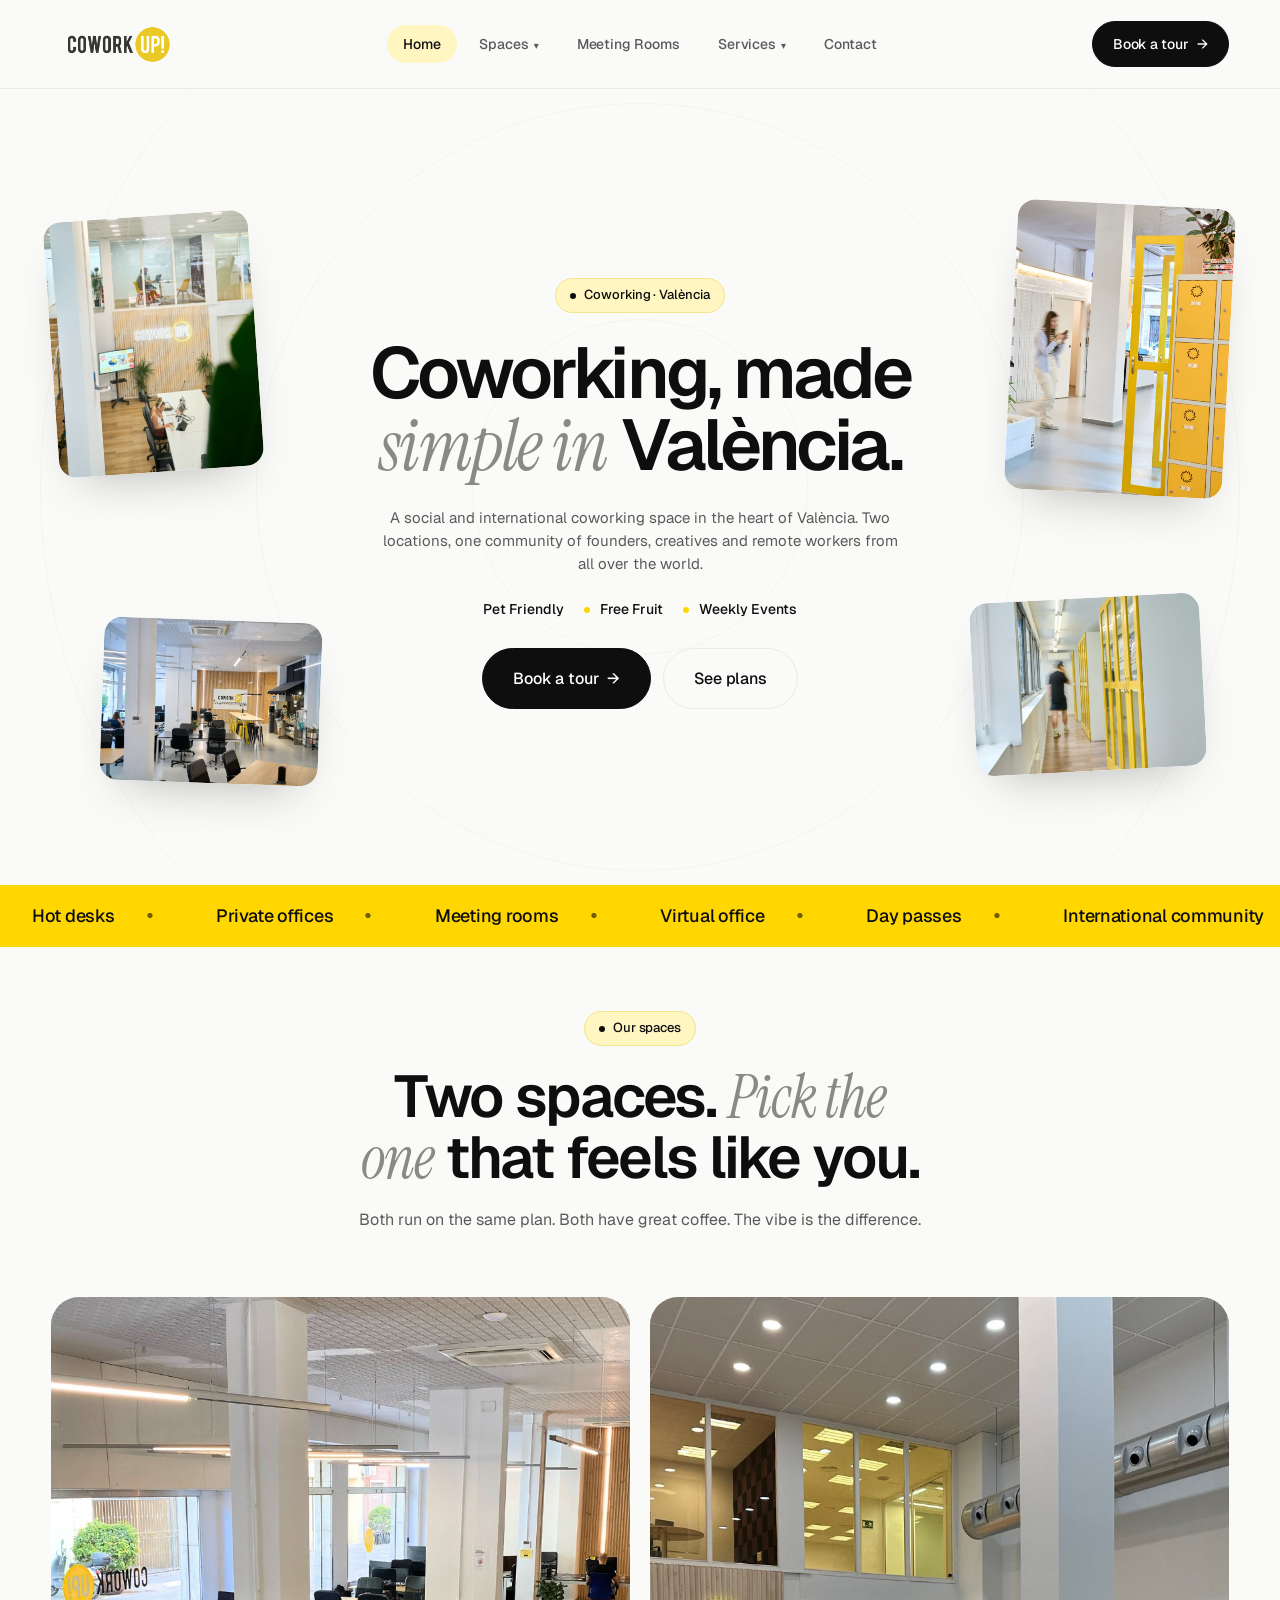
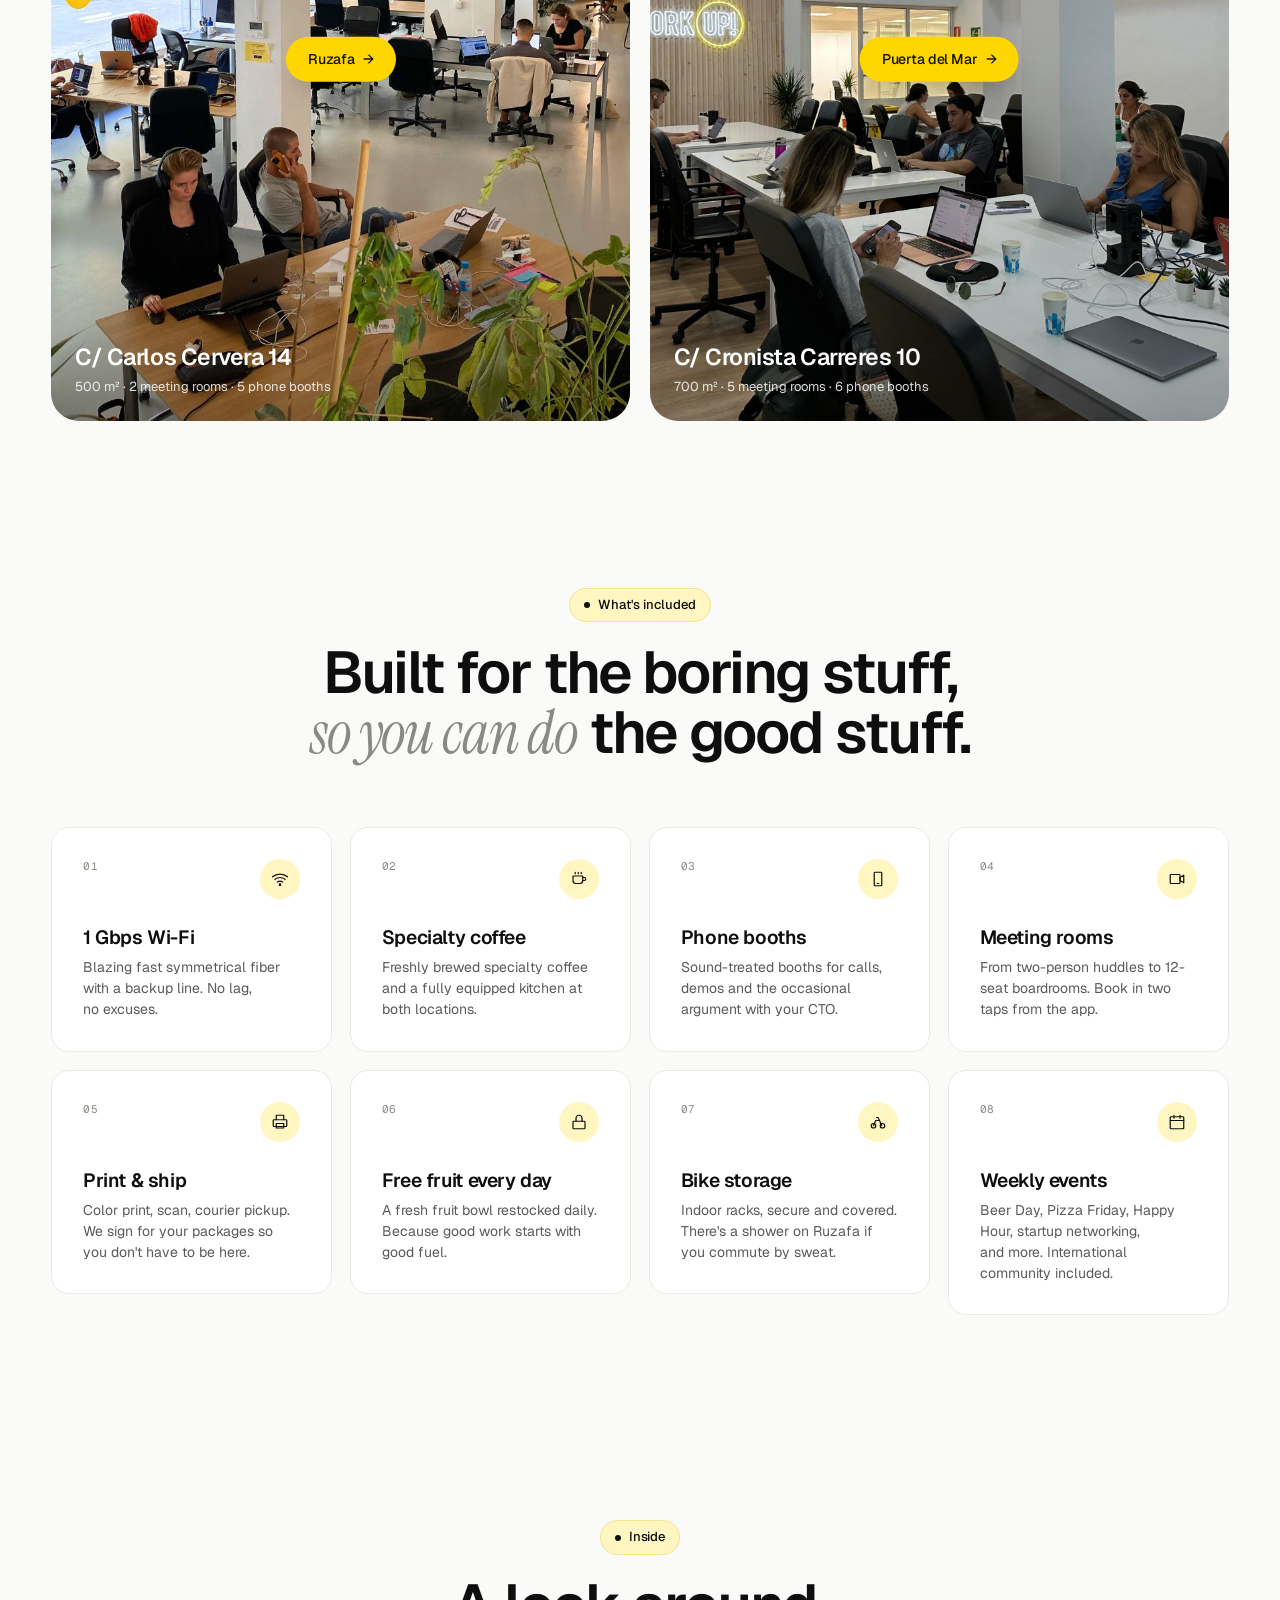
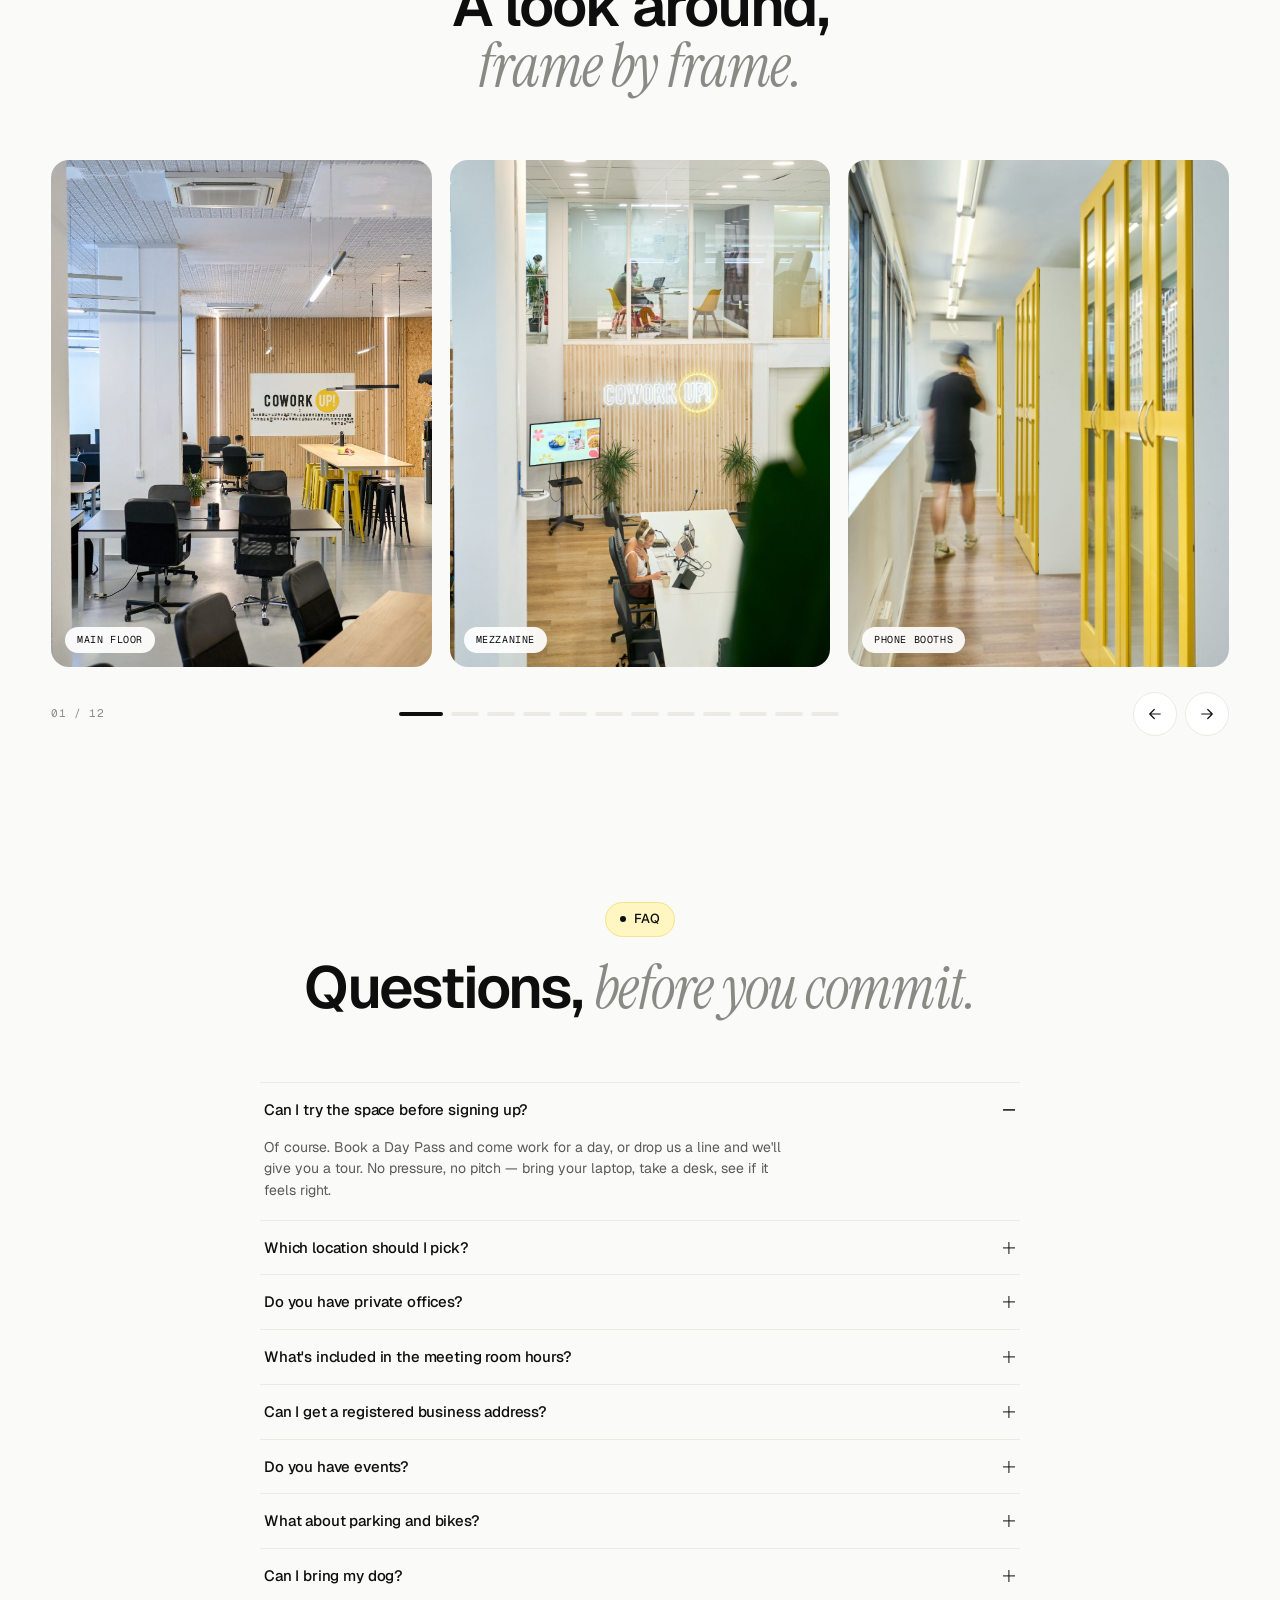
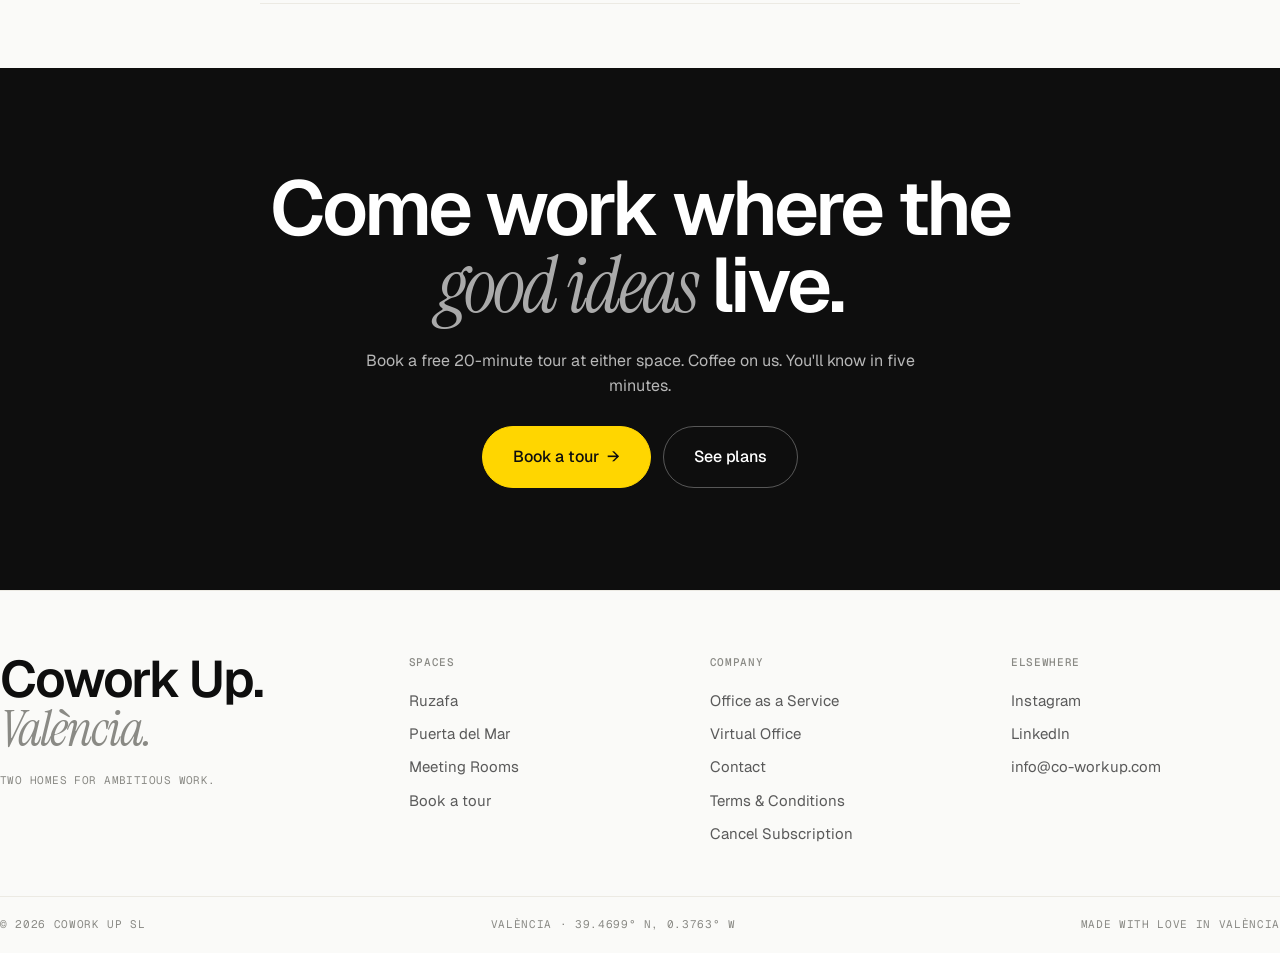
==== index.html @ 9a857094 "Fix Weekly Pass: 5 days of access, not 7 (Mon-Fri) Co-Authored-By: Claude Opus 4.6 <noreply@anthropi" ====
<!doctype html>
<html lang="es">
<head>
  <meta charset="utf-8" />
  <meta name="viewport" content="width=device-width, initial-scale=1" />
  <title>Cowork Up — Coworking in València</title>
  <meta name="description" content="Espacios de coworking en València — Ruzafa y Puerta del Mar. Hot desks, fix desks, salas de reuniones, oficina virtual y Office as a Service. Desde 20 €/día." />
  <link rel="canonical" href="https://co-workup.com/" />

  <!-- Google Analytics (GA4) -->
  <script async src="https://www.googletagmanager.com/gtag/js?id=G-Q9XP0GFRNY"></script>
  <script>
    window.dataLayer = window.dataLayer || [];
    function gtag(){dataLayer.push(arguments);}
    gtag('js', new Date());
    gtag('config', 'G-Q9XP0GFRNY');
  </script>

  <!-- Open Graph -->
  <meta property="og:type" content="website" />
  <meta property="og:site_name" content="Cowork Up" />
  <meta property="og:title" content="Cowork Up — Coworking en València" />
  <meta property="og:description" content="Dos espacios de coworking en el centro de València. Hot desks, fix desks, salas de reuniones, oficina virtual. Desde 20 €/día." />
  <meta property="og:url" content="https://co-workup.com/" />
  <meta property="og:image" content="https://co-workup.com/assets/space-ruzafa-4.jpg" />
  <meta property="og:locale" content="es_ES" />

  <!-- Twitter Card -->
  <meta name="twitter:card" content="summary_large_image" />
  <meta name="twitter:title" content="Cowork Up — Coworking en València" />
  <meta name="twitter:description" content="Dos espacios de coworking en el centro de València. Hot desks, fix desks, salas de reuniones, oficina virtual. Desde 20 €/día." />
  <meta name="twitter:image" content="https://co-workup.com/assets/space-ruzafa-4.jpg" />

  <link rel="preconnect" href="https://fonts.googleapis.com" />
  <link rel="preconnect" href="https://fonts.gstatic.com" crossorigin />
  <link href="https://fonts.googleapis.com/css2?family=Geist:wght@300;400;500;600;700;800&family=Geist+Mono:wght@400;500&family=Instrument+Serif:ital@0;1&display=swap" rel="stylesheet" />

  <link rel="stylesheet" href="/styles.css" />

  <!-- JSON-LD Structured Data -->
  <script type="application/ld+json">
  {
    "@context": "https://schema.org",
    "@type": "Organization",
    "name": "Cowork Up",
    "url": "https://co-workup.com",
    "logo": "https://co-workup.com/assets/logo.png",
    "email": "info@co-workup.com",
    "description": "Espacios de coworking en València con dos ubicaciones: Ruzafa y Puerta del Mar. Hot desks, fix desks, salas de reuniones, oficina virtual y Office as a Service.",
    "foundingDate": "2018",
    "areaServed": {
      "@type": "City",
      "name": "València",
      "sameAs": "https://en.wikipedia.org/wiki/Valencia"
    },
    "sameAs": [
      "https://www.instagram.com/cowork.up/",
      "https://www.linkedin.com/company/co-work-up/"
    ]
  }
  </script>
  <script type="application/ld+json">
  {
    "@context": "https://schema.org",
    "@type": "LocalBusiness",
    "@id": "https://co-workup.com/spaces/ruzafa",
    "name": "Cowork Up Ruzafa",
    "description": "Espacio de coworking en el barrio de Ruzafa, València. 500 m², 2 salas de reuniones, 5 cabinas telefónicas, cocina equipada, café de especialidad.",
    "url": "https://co-workup.com/spaces/ruzafa",
    "telephone": "+34627653141",
    "email": "info@co-workup.com",
    "image": "https://co-workup.com/assets/space-ruzafa.jpg",
    "address": {
      "@type": "PostalAddress",
      "streetAddress": "C/ Carlos Cervera 14",
      "addressLocality": "València",
      "postalCode": "46006",
      "addressCountry": "ES"
    },
    "geo": {
      "@type": "GeoCoordinates",
      "latitude": 39.46,
      "longitude": -0.37
    },
    "openingHoursSpecification": {
      "@type": "OpeningHoursSpecification",
      "dayOfWeek": ["Monday","Tuesday","Wednesday","Thursday","Friday"],
      "opens": "08:00",
      "closes": "20:30"
    },
    "priceRange": "€€",
    "currenciesAccepted": "EUR",
    "paymentAccepted": "Cash, Credit Card",
    "parentOrganization": {
      "@type": "Organization",
      "name": "Cowork Up"
    },
    "amenityFeature": [
      {"@type": "LocationFeatureSpecification", "name": "Wi-Fi", "value": true},
      {"@type": "LocationFeatureSpecification", "name": "Meeting rooms", "value": true},
      {"@type": "LocationFeatureSpecification", "name": "Phone booths", "value": true},
      {"@type": "LocationFeatureSpecification", "name": "Kitchen", "value": true},
      {"@type": "LocationFeatureSpecification", "name": "Pet-friendly", "value": true},
      {"@type": "LocationFeatureSpecification", "name": "Bike storage", "value": true}
    ]
  }
  </script>
  <script type="application/ld+json">
  {
    "@context": "https://schema.org",
    "@type": "LocalBusiness",
    "@id": "https://co-workup.com/spaces/puerta-del-mar",
    "name": "Cowork Up Puerta del Mar",
    "description": "Espacio de coworking en Puerta del Mar, centro histórico de València. 700 m², 5 salas de reuniones, 6 cabinas telefónicas, salón de eventos, cocina equipada.",
    "url": "https://co-workup.com/spaces/puerta-del-mar",
    "telephone": "+34670758698",
    "email": "info@co-workup.com",
    "image": "https://co-workup.com/assets/space-puerta.jpg",
    "address": {
      "@type": "PostalAddress",
      "streetAddress": "C/ Cronista Carreres 10",
      "addressLocality": "València",
      "postalCode": "46003",
      "addressCountry": "ES"
    },
    "geo": {
      "@type": "GeoCoordinates",
      "latitude": 39.47,
      "longitude": -0.37
    },
    "openingHoursSpecification": {
      "@type": "OpeningHoursSpecification",
      "dayOfWeek": ["Monday","Tuesday","Wednesday","Thursday","Friday"],
      "opens": "07:30",
      "closes": "20:00"
    },
    "priceRange": "€€",
    "currenciesAccepted": "EUR",
    "paymentAccepted": "Cash, Credit Card",
    "parentOrganization": {
      "@type": "Organization",
      "name": "Cowork Up"
    },
    "amenityFeature": [
      {"@type": "LocationFeatureSpecification", "name": "Wi-Fi", "value": true},
      {"@type": "LocationFeatureSpecification", "name": "Meeting rooms", "value": true},
      {"@type": "LocationFeatureSpecification", "name": "Phone booths", "value": true},
      {"@type": "LocationFeatureSpecification", "name": "Kitchen", "value": true},
      {"@type": "LocationFeatureSpecification", "name": "Event hall", "value": true},
      {"@type": "LocationFeatureSpecification", "name": "Bike storage", "value": true}
    ]
  }
  </script>
  <script type="application/ld+json">
  {
    "@context": "https://schema.org",
    "@type": "FAQPage",
    "mainEntity": [
      {
        "@type": "Question",
        "name": "Can I try the space before signing up?",
        "acceptedAnswer": {
          "@type": "Answer",
          "text": "Of course. Book a Day Pass and come work for a day, or drop us a line and we'll give you a tour. No pressure, no pitch — bring your laptop, take a desk, see if it feels right."
        }
      },
      {
        "@type": "Question",
        "name": "Which location should I pick?",
        "acceptedAnswer": {
          "@type": "Answer",
          "text": "All Hot Desk, Fix Desk and 10h Flex plans work across both Ruzafa and Puerta del Mar. Most members rotate. Ruzafa skews creative and quieter; Puerta del Mar is bigger, brighter, and busier with meetings."
        }
      },
      {
        "@type": "Question",
        "name": "Do you have private offices?",
        "acceptedAnswer": {
          "@type": "Answer",
          "text": "We do — small private offices for 2–6 people at Puerta del Mar. Drop us an email; we keep a short waitlist and they don't sit on the website."
        }
      },
      {
        "@type": "Question",
        "name": "What's included in the meeting room hours?",
        "acceptedAnswer": {
          "@type": "Answer",
          "text": "Hours are pooled and roll into the next month if unused (up to 1.5× your monthly credit). Booking is in 30-minute blocks. Extras are €8/hour for small rooms, €18/hour for boardrooms."
        }
      },
      {
        "@type": "Question",
        "name": "Can I get a registered business address?",
        "acceptedAnswer": {
          "@type": "Answer",
          "text": "Yes. Our Virtual Office plan gives you a Valencia address, mail forwarding, package handling and four day-passes per year. Companies registered with us can also receive notarial documents at the front desk."
        }
      },
      {
        "@type": "Question",
        "name": "Do you have events?",
        "acceptedAnswer": {
          "@type": "Answer",
          "text": "Every week. Beer Day, Pizza Friday, Happy Hour, startup networking, and more. Our community is international — you'll meet founders, designers and operators from all over. Members get first access; some events are open to the public."
        }
      },
      {
        "@type": "Question",
        "name": "What about parking and bikes?",
        "acceptedAnswer": {
          "@type": "Answer",
          "text": "Both locations have secure indoor bike racks. Parking is street-only — we're in the center of Valencia. Most members get here by bike, scooter, metro or on foot."
        }
      },
      {
        "@type": "Question",
        "name": "Can I bring my dog?",
        "acceptedAnswer": {
          "@type": "Answer",
          "text": "Yes at Ruzafa, no at Puerta del Mar. Both spaces have a no-bark rule on busy days; we'll politely point you to a booth if needed."
        }
      }
    ]
  }
  </script>
  <script type="application/ld+json">
  {
    "@context": "https://schema.org",
    "@type": "Service",
    "name": "Office as a Service",
    "provider": {
      "@type": "Organization",
      "name": "Cowork Up"
    },
    "description": "Servicio integral de oficina llave en mano en València. Buscamos, diseñamos, equipamos y gestionamos tu oficina privada. Sin inversión inicial, sin contrato de alquiler a largo plazo.",
    "areaServed": {
      "@type": "City",
      "name": "València"
    },
    "serviceType": "Office as a Service",
    "offers": {
      "@type": "Offer",
      "description": "Oficina privada completamente equipada y gestionada. Precio personalizado según necesidades.",
      "priceCurrency": "EUR"
    }
  }
  </script>
</head>
<body>
  <div id="root"></div>

  <div id="ruzafa-modal" class="ruzafa-modal" style="display:none">
    <div class="ruzafa-modal-backdrop"></div>
    <div class="ruzafa-modal-content">
      <button class="ruzafa-modal-close" aria-label="Close">&times;</button>
      <span style="font-size:48px;display:block;text-align:center;margin-bottom:16px">🏗️</span>
      <h2 style="text-align:center;margin-bottom:8px">Ruzafa is closed for renovations</h2>
      <p style="text-align:center;color:var(--muted);margin-bottom:24px">Our Ruzafa location is undergoing the final phase of renovations and will reopen on <strong>August 10th</strong>. In the meantime, our <strong>Puerta del Mar</strong> coworking space is fully operational with all the same plans and amenities.</p>
      <div style="display:flex;flex-direction:column;gap:12px;align-items:center">
        <a href="/spaces/puerta-del-mar" class="btn btn--primary btn--lg">See plans at Puerta del Mar <span class="btn-arrow">→</span></a>
        <button class="ruzafa-modal-dismiss" style="background:none;border:none;color:var(--muted);cursor:pointer;font-size:14px;padding:8px">Close</button>
      </div>
    </div>
  </div>

  <script>
  /* ============================================================
     DATA
     ============================================================ */
  const HUBSPOT = {
    portalId: "8650054",
    contactFormId: "e5f32e94-ecc1-471d-a867-6c34612dc4bb",
    officeFormId: "db720c3a-641f-4d61-a384-e42afad4d0b3",
  };

  const IMG = {
    cwk1: "/assets/cwk-1.jpg",
    cwk2: "/assets/cwk-2.jpg",
    cwk3: "/assets/cwk-3.jpg",
    cwk4: "/assets/cwk-4.jpg",
    heroA: "/assets/space-ruzafa-4.jpg",
    ruzafa1: "/assets/space-ruzafa-chillout.jpg",
    ruzafa2: "/assets/space-ruzafa-2.jpg",
    ruzafa3: "/assets/space-ruzafa-3.jpg",
    ruzafa4: "/assets/space-ruzafa-5.jpg",
    ruzafa5: "/assets/space-ruzafa-6.jpg",
    puerta1: "/assets/space-puerta-2.jpg",
    puerta2: "/assets/space-puerta-3.jpg",
    puerta3: "/assets/space-puerta-4.jpg",
    puerta4: "/assets/space-puerta-5.jpg",
    puerta5: "/assets/kitchen-puerta.jpg",
    gal1: "/assets/kitchen_puerta_2.jpg",
    gal2: "/assets/meeting_room_ruzafa.jpg",
    gal3: "/assets/space-ruzafa-4.jpg",
    gal4: "/assets/space-puerta-3.jpg",
    salaDiscovery: "/assets/sala_discovery_ruzafa.jpg",
    salaThinking: "/assets/sala_thinking_ruzafa.jpg",
    salaAltea: "/assets/sala_altea_puerta.jpg",
    salaDenia: "/assets/sala_denia_puerta.jpg",
    salaCalpe: "/assets/sala_calpe_puerta.jpg",
  };

  const SPACES = {
    ruzafa: {
      slug: "ruzafa",
      name: "Cowork Up Ruzafa",
      short: "Ruzafa",
      tagline: "C/ Carlos Cervera 14",
      address: "C/ Carlos Cervera 14, 46006 València",
      neighborhood: "Ruzafa — the design district",
      sqm: "500 m²", meetings: "2", booths: "5",
      hours: "Mon–Fri · 08:00–20:30",
      hero: "/assets/space-ruzafa.jpg",
      blurb: "Tucked between cafés, indie galleries and vinyl shops, our Ruzafa house is a plant-heavy second home for designers, founders and makers building something out loud.",
      perks: ["Meeting rooms & phone booths", "Fully equipped kitchen", "Rest areas", "Free fruit", "Specialty coffee", "Pet-friendly"],
      gallery: [IMG.ruzafa2, IMG.ruzafa3, IMG.ruzafa4, IMG.ruzafa5, IMG.gal3, IMG.ruzafa1, IMG.gal2, IMG.cwk1, IMG.cwk3],
      galleryCaptions: ["Workspace", "Through the plants", "Desks", "Panoramic", "Open space", "Chill-out", "Meeting room", "Mezzanine", "Main floor"],
      storyTitle: 'The creative house, <em>on a quiet street in Ruzafa.</em>',
      storyP1: "Ruzafa is the design district. Galleries, vinyl shops, vermouth bars, ceramicists. We share a block with our favorite bakery. Members tend to be designers, indie devs, small studios, and freelancers who don't want to work from a kitchen table anymore.",
      storyP2: "500 m² with five phone booths, two meeting rooms, a fully equipped kitchen, rest areas, and specialty coffee. Plus free fruit every day — because we believe good work starts with good fuel.",
      directions: "Two minutes from the Russafa metro (line 1). Quiet residential street — look for the yellow door with the small brass plate.",
      coords: "39.46° N · 0.37° W",
      maps: "https://www.google.com/maps/place/%E2%80%8D+Cowork+Up+Ruzafa/@39.452672,-0.3670016,14z/data=!4m6!3m5!1s0xd604945c3c9bcdf:0x6b091e755b7ee233!8m2!3d39.4628028!4d-0.3727808!16s%2Fg%2F11qnd3_jc_",
      mapEmbed: "https://www.google.com/maps/embed?pb=!1m18!1m12!1m3!1d3081.5!2d-0.3749!3d39.4628!2m3!1f0!2f0!3f0!3m2!1i1024!2i768!4f13.1!3m3!1m2!1s0xd604945c3c9bcdf%3A0x6b091e755b7ee233!2sCowork%20Up%20Ruzafa!5e0!3m2!1ses!2ses!4v1",
    },
    "puerta-del-mar": {
      slug: "puerta-del-mar",
      name: "Cowork Up Puerta del Mar",
      short: "Puerta del Mar",
      tagline: "C/ Cronista Carreres 10",
      address: "C/ Cronista Carreres 10, 46003 València",
      neighborhood: "Puerta del Mar — the historic core",
      sqm: "700 m²", meetings: "5", booths: "6",
      hours: "Mon–Fri · 07:30–20:00",
      hero: "/assets/space-puerta.jpg",
      blurb: "A 19th-century building with five-meter ceilings, marble floors and floor-to-ceiling balconies. Light pours in all day. The kind of place you bring a client when you want them to say yes.",
      perks: ["Meeting rooms & phone booths", "Fully equipped kitchen", "Rest areas", "Event hall", "Private call booths", "Members lounge"],
      gallery: [IMG.puerta2, IMG.puerta3, IMG.puerta4, IMG.puerta5, IMG.gal1, IMG.puerta1, IMG.cwk2, IMG.cwk4, IMG.salaAltea],
      galleryCaptions: ["Open space", "Mural office", "Staircase", "Kitchen", "Kitchen lounge", "Workspace", "Phone booths", "Entrance", "Meeting room"],
      storyTitle: 'A bright, classical floor, <em>two blocks from the old port.</em>',
      storyP1: "Puerta del Mar is València's classical core — wide avenues, plane trees, the old port a five-minute walk away. The building is from 1898 and has been gently restored: original tile floors, period balcony doors, fast fiber hidden behind plaster moldings.",
      storyP2: "It's our larger location at 700 m², with five meeting rooms, six phone booths, a fully equipped kitchen, rest areas, and an event hall.",
      directions: "Three minutes from Colón metro (lines 3, 5, 7, 9). Right on the Carrer de la Pau axis. Look for the carved stone façade and the porter's lodge.",
      coords: "39.47° N · 0.37° W",
      maps: "https://www.google.com/maps/place/%E2%80%8D+Cowork+Up+Puerta+del+Mar/@39.4628028,-0.3753557,17z/data=!3m1!5s0xd604f4a58bd201f:0x333f82a0af1eb095!4m6!3m5!1s0xd6049ef1a6d87d9:0x83154ea36f300dfa!8m2!3d39.4726565!4d-0.3676707!16s%2Fg%2F11kqryfhd8",
      mapEmbed: "https://www.google.com/maps/embed?pb=!1m18!1m12!1m3!1d3081.5!2d-0.3698!3d39.4727!2m3!1f0!2f0!3f0!3m2!1i1024!2i768!4f13.1!3m3!1m2!1s0xd6049ef1a6d87d9%3A0x83154ea36f300dfa!2sCowork%20Up%20Puerta%20del%20Mar!5e0!3m2!1ses!2ses!4v1",
    },
  };

  const PLANS = [
    { name: "Day Pass", tag: "Drop in", price: "20", per: "/ day", features: ["Open desk in the lounge", "Fast Wi-Fi + power", "Free coffee & tea"], cta: "Pay Now" },
    { name: "Weekly Pass", tag: "Try a week", price: "80", per: "/ week", features: ["Open desk, 5 days in a row", "1h meeting room credit", "Phone booths included"], cta: "Pay Now" },
    { name: "10h Flex", tag: "Part-time", price: "59", per: "/ mo", features: ["10 hours / week, any time", "Hot desk in the lounge", "1h meeting room / month"], cta: "Pay Now" },
    { name: "20h Flex", tag: "Part-time", price: "99", per: "/ mo", features: ["20 hours / week, any time", "Hot desk in the lounge", "2h meeting room / month"], cta: "Pay Now" },
    { name: "Hot Desk", tag: "Full-time", price: "169", per: "/ mo", badge: "Popular", featured: true, features: ["Unlimited 24/7 access", "Any open desk, any day", "3h meeting room / month"], cta: "Pay Now" },
    { name: "Fix Desk", tag: "Your own", price: "239", per: "/ mo", features: ["Dedicated desk, with your name", "Personal storage cabinet", "5h meeting room / month"], cta: "Pay Now" },
    { name: "Meeting Room", tag: "By the hour", price: "8", per: "/ hour", features: ["From 2 to 10 people", "Whiteboard + screen", "Coffee + water included"], cta: "Pay Now" },
    { name: "Virtual Office", tag: "Address only", price: "39", per: "/ mo", features: ["Business address in València", "Mail forwarding", "Package handling"], cta: "Pay Now" },
  ];

  const SPACE_PLANS = [
    { name: "Half-Day Pass", tag: "Drop in", price: "15", per: "/ day", vat: true, features: ["Half-day access", "08:30–14:00 or 15:00–20:30"], cta: "Book Now",
      urls: { ruzafa: "https://buy.stripe.com/bJe14mcBe5WU0E43qGgIo1o", "puerta-del-mar": "https://buy.stripe.com/8x2cN63k6f1jaTV1cL2Ry1m" } },
    { name: "Day Pass", tag: "Drop in", price: "22", per: "/ day", vat: true, features: ["Full-day unlimited access", "Any open desk"], cta: "Book Now",
      urls: { ruzafa: "https://buy.stripe.com/bJe4gy7gUfxu1I8aT8gIo1n", "puerta-del-mar": "https://buy.stripe.com/6oU14o8Eq3iBe677B92Ry1n" } },
    { name: "Weekly Pass", tag: "Try a week", price: "85", per: "/ week", vat: true, features: ["5 days of unlimited access", "Any open desk"], cta: "Book Now",
      prices: { "puerta-del-mar": "80" },
      urls: { ruzafa: "https://buy.stripe.com/4gM28q7gUbhe86w8L0gIo1m", "puerta-del-mar": "https://buy.stripe.com/bIYaIo9hn6nGg6ceVn" } },
    { name: "10h Flex", tag: "Afternoons", price: "75", per: "/ mo", vat: true, features: ["10 h/week", "Afternoons only · 15:00–20:30", "Meeting room discount"], cta: "Book Now",
      urls: { ruzafa: "https://buy.stripe.com/bIY17x7bO7FabT2cNS", "puerta-del-mar": "https://buy.stripe.com/bIY6s88dj6nGaLS9Bi" } },
    { name: "Unlimited Afternoons", tag: "Afternoons", price: "100", per: "/ mo", vat: true, features: ["Unlimited access from 14:00", "Hot desk", "1 h/week meeting room included", "Meeting room discount"], cta: "Book Now",
      urls: { ruzafa: "https://buy.stripe.com/aEU9E37bO5x2aOYaFL", "puerta-del-mar": "https://buy.stripe.com/4gw03K2SZ5jC7zG9Bh" } },
    { name: "20h Flex", tag: "Part-time", price: "130", per: "/ mo", vat: true, features: ["20 h/week", "Hot desk", "1 h/week meeting room included", "Meeting room discount"], cta: "Book Now",
      urls: { ruzafa: "https://buy.stripe.com/28ocQf1Ru9Ni7CM8xA", "puerta-del-mar": "https://buy.stripe.com/6oEeYEbpvbI04nu00J" } },
    { name: "Hot Desk", tag: "Full-time", price: "175", per: "/ mo", vat: true, badge: "Popular", featured: true, features: ["Unlimited access", "Hot desk", "2 h/week meeting room included", "Meeting room discount"], cta: "Book Now",
      urls: { ruzafa: "https://buy.stripe.com/8x2aEW6cQ8529aA1iygIo1c", "puerta-del-mar": "https://buy.stripe.com/dR67wcctz7rK4nu9Bk" } },
    { name: "Fix Desk", tag: "Your own", price: "205", per: "/ mo", vat: true, features: ["Unlimited access", "Dedicated desk", "3 h/week meeting room included", "Meeting room discount"],
      urls: { ruzafa: "https://buy.stripe.com/cNi7sK1WA0CA0E4bXcgIo1r", "puerta-del-mar": "https://buy.stripe.com/28o8Ag65b8vO6vC7td" } },
  ];

  const MEETING_ROOMS = [
    {
      name: "Sala Discovery",
      location: "Ruzafa",
      capacity: "4",
      price: "20",
      img: IMG.salaDiscovery,
      whatsapp: "34627653141",
      desc: "Intimate room for focused work sessions, client calls, and small team huddles. Whiteboard, screen, and natural light.",
    },
    {
      name: "Sala Thinking",
      location: "Ruzafa",
      capacity: "6",
      price: "25",
      img: IMG.salaThinking,
      whatsapp: "34627653141",
      desc: "Our larger Ruzafa room — ideal for workshops, brainstorming sessions, and team meetings. Whiteboard, screen, and coffee included.",
    },
    {
      name: "Sala Altea",
      location: "Puerta del Mar",
      capacity: "4–6",
      price: "20",
      img: IMG.salaAltea,
      whatsapp: "34670758698",
      desc: "Bright, classical room with period balcony doors. Perfect for pitches, interviews, and focused group work.",
    },
    {
      name: "Sala Denia",
      location: "Puerta del Mar",
      capacity: "6–8",
      price: "25",
      img: IMG.salaDenia,
      whatsapp: "34670758698",
      desc: "The largest meeting room — five-meter ceilings, marble floor, and a long boardroom table. Ideal for board meetings and workshops.",
    },
    {
      name: "Sala Calpe",
      location: "Puerta del Mar",
      capacity: "4",
      price: "20",
      img: IMG.salaCalpe,
      whatsapp: "34670758698",
      desc: "Compact and quiet. Great for one-on-ones, interviews, and quick video calls when you need a door that closes.",
    },
  ];

  const AMENITIES = [
    { icon: "wifi", title: "1 Gbps Wi-Fi", desc: "Blazing fast symmetrical fiber with a backup line. No lag, no excuses." },
    { icon: "coffee", title: "Specialty coffee", desc: "Freshly brewed specialty coffee and a fully equipped kitchen at both locations." },
    { icon: "phone", title: "Phone booths", desc: "Sound-treated booths for calls, demos and the occasional argument with your CTO." },
    { icon: "meet", title: "Meeting rooms", desc: "From two-person huddles to 12-seat boardrooms. Book in two taps from the app." },
    { icon: "print", title: "Print & ship", desc: "Color print, scan, courier pickup. We sign for your packages so you don't have to be here." },
    { icon: "lock", title: "Free fruit every day", desc: "A fresh fruit bowl restocked daily. Because good work starts with good fuel." },
    { icon: "bike", title: "Bike storage", desc: "Indoor racks, secure and covered. There's a shower on Ruzafa if you commute by sweat." },
    { icon: "events", title: "Weekly events", desc: "Beer Day, Pizza Friday, Happy Hour, startup networking, and more. International community included." },
  ];

  const FAQS = [
    { q: "Can I try the space before signing up?", a: "Of course. Book a Day Pass and come work for a day, or drop us a line and we'll give you a tour. No pressure, no pitch — bring your laptop, take a desk, see if it feels right." },
    { q: "Which location should I pick?", a: "All Hot Desk, Fix Desk and 10h Flex plans work across both Ruzafa and Puerta del Mar. Most members rotate. Ruzafa skews creative and quieter; Puerta del Mar is bigger, brighter, and busier with meetings." },
    { q: "Do you have private offices?", a: "We do — small private offices for 2–6 people at Puerta del Mar. Drop us an email; we keep a short waitlist and they don't sit on the website." },
    { q: "What's included in the meeting room hours?", a: "Hours are pooled and roll into the next month if unused (up to 1.5× your monthly credit). Booking is in 30-minute blocks. Extras are €8 / hour for small rooms, €18 / hour for boardrooms." },
    { q: "Can I get a registered business address?", a: "Yes. Our Virtual Office plan gives you a Valencia address, mail forwarding, package handling and four day-passes per year. Companies registered with us can also receive notarial documents at the front desk." },
    { q: "Do you have events?", a: "Every week. Beer Day, Pizza Friday, Happy Hour, startup networking, and more. Our community is international — you'll meet founders, designers and operators from all over. Members get first access; some events are open to the public." },
    { q: "What about parking and bikes?", a: "Both locations have secure indoor bike racks. Parking is street-only — we're in the center of Valencia. Most members get here by bike, scooter, metro or on foot." },
    { q: "Can I bring my dog?", a: "Yes at Ruzafa, no at Puerta del Mar. Both spaces have a no-bark rule on busy days; we'll politely point you to a booth if needed." },
  ];

  const TEAM = [
    { name: "Lucía Navarro", role: "Founder", img: IMG.team1 },
    { name: "Marc Esteller", role: "Co-founder · Operations", img: IMG.team2 },
    { name: "Paula Ruiz", role: "Community lead", img: IMG.team3 },
  ];

  const EXTRAS = [
    ["Monitor rental · 1 day", "External screen for your desk", "€5 / day"],
    ["Monitor rental · 1 week", "External screen for your desk", "€15 / week"],
    ["Monitor rental · 1 month", "External screen for your desk", "€35 / mo"],
    ["Locker rental", "Personal storage locker", "€10 / mo"],
  ];

  /* ============================================================
     ICONS (SVG strings)
     ============================================================ */
  function icon(name, size) {
    const s = size || 22;
    const o = `width="${s}" height="${s}" viewBox="0 0 24 24" fill="none" stroke="currentColor" stroke-width="1.6" stroke-linecap="round" stroke-linejoin="round"`;
    const icons = {
      wifi: `<svg ${o}><path d="M2 9a16 16 0 0 1 20 0"/><path d="M5 12.5a11 11 0 0 1 14 0"/><path d="M8.5 16a6 6 0 0 1 7 0"/><circle cx="12" cy="19.5" r="1" fill="currentColor"/></svg>`,
      coffee: `<svg ${o}><path d="M4 8h13v6a4 4 0 0 1-4 4H8a4 4 0 0 1-4-4V8z"/><path d="M17 10h2a2 2 0 0 1 2 2v0a2 2 0 0 1-2 2h-2"/><path d="M7 3v2M11 3v2M15 3v2"/></svg>`,
      phone: `<svg ${o}><rect x="7" y="3" width="10" height="18" rx="1"/><line x1="11" y1="18" x2="13" y2="18"/></svg>`,
      meet: `<svg ${o}><rect x="3" y="6" width="13" height="12" rx="1"/><path d="M16 10l5-3v10l-5-3z"/></svg>`,
      print: `<svg ${o}><path d="M7 9V3h10v6"/><rect x="3" y="9" width="18" height="9" rx="1"/><rect x="7" y="14" width="10" height="6"/></svg>`,
      lock: `<svg ${o}><rect x="4" y="11" width="16" height="10" rx="1"/><path d="M8 11V7a4 4 0 0 1 8 0v4"/></svg>`,
      bike: `<svg ${o}><circle cx="6" cy="17" r="3"/><circle cx="18" cy="17" r="3"/><path d="M6 17l3-7h5l3 7M14 10l-2-4h-2"/></svg>`,
      events: `<svg ${o}><rect x="3" y="5" width="18" height="16" rx="1"/><path d="M3 10h18"/><path d="M8 3v4M16 3v4"/></svg>`,
      arrow: `<svg ${o}><path d="M5 12h14M13 6l6 6-6 6"/></svg>`,
      pin: `<svg ${o}><path d="M12 21s-7-7-7-12a7 7 0 0 1 14 0c0 5-7 12-7 12z"/><circle cx="12" cy="9" r="2.5"/></svg>`,
    };
    return icons[name] || "";
  }

  /* ============================================================
     HELPERS
     ============================================================ */
  function h(tag, attrs, ...children) {
    let html = `<${tag}`;
    if (attrs) {
      for (const [k, v] of Object.entries(attrs)) {
        if (v === false || v == null) continue;
        html += ` ${k}="${String(v).replace(/"/g, '&quot;')}"`;
      }
    }
    html += ">";
    const voidTags = new Set(["img", "input", "br", "hr", "meta", "link"]);
    if (!voidTags.has(tag)) {
      for (const c of children) {
        if (c == null || c === false) continue;
        if (Array.isArray(c)) html += c.join("");
        else html += c;
      }
      html += `</${tag}>`;
    }
    return html;
  }

  function eyebrow(text) {
    return `<span class="eyebrow"><span class="dot"></span>${text}</span>`;
  }

  function planCard(p) {
    const href = p.url || "/contact";
    const isExternal = p.url && !p.url.startsWith("#");
    const target = isExternal ? ' target="_blank" rel="noopener"' : '';
    const cta = p.cta || "Book Now";
    return `<div class="plan${p.featured ? ' plan--featured' : ''}">
      <div class="plan-tag"><span>${p.tag}</span>${p.badge ? `<span class="badge">${p.badge}</span>` : ''}</div>
      <h3 class="plan-name">${p.name}</h3>
      <div class="plan-price"><span class="amt">€${p.price}</span><span class="per">${p.per}</span>${p.vat ? '<span class="per"> + IVA</span>' : ''}</div>
      <ul class="plan-features">${p.features.map(f => `<li>${f}</li>`).join('')}</ul>
      <a href="${href}"${target} class="btn ${p.featured ? 'btn--accent' : 'btn--primary'}">${cta}<span class="btn-arrow">→</span></a>
    </div>`;
  }

  function faqItem(f, i) {
    return `<div class="faq-item${i === 0 ? ' open' : ''}">
      <button class="faq-q" aria-expanded="${i === 0}">
        <span>${f.q}</span>
        <span class="plus" aria-hidden="true"></span>
      </button>
      <div class="faq-a"><div><div class="faq-a-inner"><p>${f.a}</p></div></div></div>
    </div>`;
  }

  function statCard(num, label) {
    return `<div class="stat-card"><p class="stat-num">${num}</p><p class="stat-label">${label}</p></div>`;
  }

  function carouselHTML(slides, id) {
    return `<div class="carousel" data-carousel="${id}">
      <div class="carousel-viewport">
        <div class="carousel-track">
          ${slides.map((s, i) => `<figure class="carousel-slide">
            <img src="${s.src}" alt="${s.caption || ''}" loading="${i < 3 ? 'eager' : 'lazy'}" />
            ${s.caption ? `<figcaption>${s.caption}</figcaption>` : ''}
          </figure>`).join('')}
        </div>
      </div>
      <div class="carousel-controls">
        <div class="carousel-counter"></div>
        <div class="carousel-dots"></div>
        <div class="carousel-nav">
          <button class="carousel-btn" data-dir="prev" aria-label="Previous" style="transform:rotate(180deg)">${icon("arrow", 18)}</button>
          <button class="carousel-btn" data-dir="next" aria-label="Next">${icon("arrow", 18)}</button>
        </div>
      </div>
    </div>`;
  }

  /* ============================================================
     NAV
     ============================================================ */
  function renderNav(current) {
    const spacesActive = current === "ruzafa" || current === "puerta";
    const servicesActive = current === "office" || current === "virtual";
    const ruzafaClosed = new Date() < new Date("2026-08-07");
    return `${ruzafaClosed ? `<div class="ruzafa-banner">
      <div class="container">
        <span>🚧</span> <strong>Ruzafa is closed for renovations until August 10th.</strong> Our Puerta del Mar location remains fully open. <a href="/spaces/puerta-del-mar">See Puerta del Mar →</a>
      </div>
    </div>` : ''}
    <header class="nav">
      <div class="container nav-row">
        <a href="/" class="brand" aria-label="Cowork Up — Home">
          <img src="/assets/logo.png" alt="Cowork Up" class="brand-logo" style="height:54px" />
        </a>
        <nav class="nav-links">
          <a href="/" class="${current === 'home' ? 'active' : ''}">Home</a>
          <div class="nav-dropdown">
            <button class="nav-dropdown-trigger ${spacesActive ? 'active' : ''}">Spaces <span class="nav-chevron">▾</span></button>
            <div class="nav-dropdown-menu">
              <a href="/spaces/ruzafa" class="${current === 'ruzafa' ? 'active' : ''}">Ruzafa</a>
              <a href="/spaces/puerta-del-mar" class="${current === 'puerta' ? 'active' : ''}">Puerta del Mar</a>
            </div>
          </div>
          <a href="/meeting-rooms" class="${current === 'rooms' ? 'active' : ''}">Meeting Rooms</a>
          <div class="nav-dropdown">
            <button class="nav-dropdown-trigger ${servicesActive ? 'active' : ''}">Services <span class="nav-chevron">▾</span></button>
            <div class="nav-dropdown-menu">
              <a href="/office" class="${current === 'office' ? 'active' : ''}">Office as a Service</a>
              <a href="/virtual-office" class="${current === 'virtual' ? 'active' : ''}">Virtual Office</a>
            </div>
          </div>
          <a href="/contact" class="${current === 'contact' ? 'active' : ''}">Contact</a>
        </nav>
        <div class="nav-cta">
          <a href="/contact" class="btn btn--primary">Book a tour<span class="btn-arrow">→</span></a>
          <button class="btn menu-toggle" aria-label="Menu">☰</button>
        </div>
      </div>
    </header>
    <div class="mobile-menu">
      <span class="mobile-menu-label">Spaces</span>
      <a href="/spaces/ruzafa">Ruzafa</a>
      <a href="/spaces/puerta-del-mar">Puerta del Mar</a>
      <a href="/meeting-rooms">Meeting Rooms</a>
      <span class="mobile-menu-label">Services</span>
      <a href="/office">Office as a Service</a>
      <a href="/virtual-office">Virtual Office</a>
      <a href="/contact">Contact</a>
    </div>`;
  }

  /* ============================================================
     FOOTER
     ============================================================ */
  function renderFooter() {
    const year = new Date().getFullYear();
    return `<footer class="footer">
      <div class="container footer-top">
        <div>
          <div class="footer-brand">Cowork Up.<br/><em>València.</em></div>
          <p class="nav-mono" style="margin-top:20px">Two homes for ambitious work.</p>
        </div>
        <div class="footer-col">
          <h4>Spaces</h4>
          <ul>
            <li><a href="/spaces/ruzafa">Ruzafa</a></li>
            <li><a href="/spaces/puerta-del-mar">Puerta del Mar</a></li>
            <li><a href="/meeting-rooms">Meeting Rooms</a></li>
            <li><a href="/contact">Book a tour</a></li>
          </ul>
        </div>
        <div class="footer-col">
          <h4>Company</h4>
          <ul>
            <li><a href="/office">Office as a Service</a></li>
            <li><a href="/virtual-office">Virtual Office</a></li>
            <li><a href="/contact">Contact</a></li>
            <li><a href="/terms">Terms & Conditions</a></li>
            <li><a href="/cancel">Cancel Subscription</a></li>
          </ul>
        </div>
        <div class="footer-col">
          <h4>Elsewhere</h4>
          <ul>
            <li><a href="https://www.instagram.com/cowork.up/" target="_blank" rel="noopener">Instagram</a></li>
            <li><a href="https://www.linkedin.com/company/co-work-up/" target="_blank" rel="noopener">LinkedIn</a></li>
            <li><a href="mailto:info@co-workup.com">info@co-workup.com</a></li>
          </ul>
        </div>
      </div>
      <div class="container footer-bottom">
        <span>© ${year} Cowork Up SL</span>
        <span>València · 39.4699° N, 0.3763° W</span>
        <span>Made with love in València</span>
      </div>
    </footer>`;
  }

  /* ============================================================
     MARQUEE
     ============================================================ */
  function renderMarquee(items) {
    const block = items.map(it => `<span class="marquee-item">${it}</span>`).join('');
    return `<div class="marquee" aria-hidden="true"><div class="marquee-track">${block}${block}${block}${block}</div></div>`;
  }

  /* ============================================================
     PAGES
     ============================================================ */

  // HOME
  function renderHome() {
    return `<main>
      <!-- Hero -->
      <section class="hero">
        <div class="hero-rings" aria-hidden="true"><span></span></div>
        <div class="container hero-stage">
          <div class="deco-card deco-card--tl" aria-hidden="true"><img src="${IMG.cwk1}" alt="" loading="eager" /></div>
          <div class="deco-card deco-card--tr" aria-hidden="true"><img src="${IMG.cwk4}" alt="" loading="eager" /></div>
          <div class="deco-card deco-card--bl" aria-hidden="true"><img src="${IMG.cwk3}" alt="" loading="eager" /></div>
          <div class="deco-card deco-card--br" aria-hidden="true"><img src="${IMG.cwk2}" alt="" loading="eager" /></div>
          <div class="hero-center">
            ${eyebrow("Coworking · València")}
            <h1 class="hero-title">Coworking, made<br/><em>simple in</em> València.</h1>
            <p class="hero-sub">A social and international coworking space in the heart of València. Two locations, one community of founders, creatives and remote workers from all over the world.</p>
            <div class="hero-feats">
              <span><span class="dot"></span>Pet Friendly</span>
              <span><span class="dot"></span>Free Fruit</span>
              <span><span class="dot"></span>Weekly Events</span>
            </div>
            <div class="hero-ctas">
              <a href="/contact" class="btn btn--primary btn--xl">Book a tour <span class="btn-arrow">→</span></a>
              <a href="/spaces/ruzafa" class="btn btn--ghost btn--xl">See plans</a>
            </div>
          </div>
        </div>
      </section>

      ${renderMarquee(["Hot desks", "Private offices", "Meeting rooms", "Virtual office", "Day passes", "International community", "Weekly events", "Free fruit every day", "València · ES", "Since 2020"])}

      <!-- Spaces -->
      <section class="section section--tight">
        <div class="container">
          <div class="section-head">
            ${eyebrow("Our spaces")}
            <h2 class="section-title">Two spaces. <em>Pick the<br/>one</em> that feels like you.</h2>
            <p class="lede">Both run on the same plan. Both have great coffee. The vibe is the difference.</p>
          </div>
          <div class="spaces-split">
            ${[SPACES.ruzafa, SPACES["puerta-del-mar"]].map(s => `
              <a href="/spaces/${s.slug}" class="space-card">
                <img src="${s.hero}" alt="${s.name}" loading="lazy" />
                <span class="space-cta">${s.short} <span aria-hidden="true">→</span></span>
                <div class="space-meta-row"><div>
                  <h3>${s.tagline}</h3>
                  <p>${s.sqm} · ${s.meetings} meeting rooms · ${s.booths} phone booths</p>
                </div></div>
              </a>
            `).join('')}
          </div>
        </div>
      </section>

      <!-- Amenities -->
      <section class="section">
        <div class="container">
          <div class="section-head">
            ${eyebrow("What's included")}
            <h2 class="section-title">Built for the boring stuff,<br/><em>so you can do</em> the good stuff.</h2>
          </div>
          <div class="amenities-grid">
            ${AMENITIES.map((a, i) => `<div class="reveal">
              <div class="amenity-card">
                <div style="display:flex;justify-content:space-between;align-items:flex-start">
                  <span class="amenity-num">${String(i + 1).padStart(2, '0')}</span>
                  <span class="amenity-icon">${icon(a.icon, 18)}</span>
                </div>
                <div>
                  <h3 class="amenity-title">${a.title}</h3>
                  <p class="amenity-desc">${a.desc}</p>
                </div>
              </div>
            </div>`).join('')}
          </div>
        </div>
      </section>



      <!-- Carousel -->
      <section class="section">
        <div class="container">
          <div class="section-head">
            ${eyebrow("Inside")}
            <h2 class="section-title">A look around,<br/><em>frame by frame.</em></h2>
          </div>
          ${carouselHTML([
            { src: IMG.cwk3, caption: "Main floor" },
            { src: IMG.cwk1, caption: "Mezzanine" },
            { src: IMG.cwk2, caption: "Phone booths" },
            { src: IMG.cwk4, caption: "Lockers + entrance" },
            { src: IMG.ruzafa1, caption: "Chill-out · Ruzafa" },
            { src: IMG.puerta1, caption: "Open space · Puerta del Mar" },
            { src: IMG.gal2, caption: "Meeting room · Ruzafa" },
            { src: IMG.ruzafa4, caption: "Workspace · Ruzafa" },
            { src: IMG.gal4, caption: "Puerta del Mar" },
            { src: IMG.ruzafa2, caption: "Desks · Ruzafa" },
            { src: IMG.puerta3, caption: "Mural office · Puerta del Mar" },
            { src: IMG.gal1, caption: "Kitchen · Puerta del Mar" },
            { src: IMG.ruzafa5, caption: "Panoramic · Ruzafa" },
            { src: IMG.puerta5, caption: "Kitchen · Puerta del Mar" },
          ], "home")}
        </div>
      </section>

      <!-- FAQ -->
      <section class="section section--tight">
        <div class="container">
          <div class="section-head">
            ${eyebrow("FAQ")}
            <h2 class="section-title">Questions, <em>before you commit.</em></h2>
          </div>
          <div class="faq-list">${FAQS.map((f, i) => faqItem(f, i)).join('')}</div>
        </div>
      </section>

      <!-- CTA -->
      <section class="cta-banner">
        <div class="container">
          <h2 class="cta-headline">Come work where the<br/><em>good ideas</em> live.</h2>
          <p>Book a free 20-minute tour at either space. Coffee on us. You'll know in five minutes.</p>
          <div class="cta-banner-ctas">
            <a href="/contact" class="btn btn--primary btn--xl">Book a tour <span class="btn-arrow">→</span></a>
            <a href="/spaces/ruzafa" class="btn btn--ghost btn--xl">See plans</a>
          </div>
        </div>
      </section>
    </main>`;
  }

  // SPACE DETAIL
  function renderSpaceDetail(slug) {
    const s = SPACES[slug];
    if (!s) return renderHome();
    const other = slug === "ruzafa" ? SPACES["puerta-del-mar"] : SPACES.ruzafa;
    const neighShort = s.neighborhood.split(" — ")[0];
    const addrParts = s.address.split(",");

    return `<main>
      <section class="section section--tight">
        <div class="container">
          <div class="detail-hero">
            <div class="detail-hero-text">
              <div>
                <div class="crumbs" style="font-family:var(--font-mono);font-size:11px;letter-spacing:0.06em;text-transform:uppercase;color:var(--c-muted);margin-bottom:16px;display:flex;gap:8px">
                  <a href="/" style="color:var(--c-ink)">Home</a><span>/</span><span>Spaces</span><span>/</span><span>${s.short}</span>
                </div>
                ${eyebrow(neighShort + ", València")}
                <h1 style="margin-top:16px">${s.short}.<br/><em>${s.tagline}</em></h1>
                <p class="lede" style="margin-top:24px">${s.blurb}</p>
              </div>
              <div>
                <div class="detail-key">
                  <div><b>${s.sqm}</b><span>Surface</span></div>
                  <div><b>${s.meetings}</b><span>Meeting rooms</span></div>
                  <div><b>${s.booths}</b><span>Phone booths</span></div>
                  <div><b>${s.hours.split('·')[1]?.trim() || s.hours}</b><span>Hours</span></div>
                </div>
                <div style="display:flex;gap:12px;flex-wrap:wrap;margin-top:32px">
                  <a href="/contact" class="btn btn--primary btn--lg">Book a tour <span class="btn-arrow">→</span></a>
                  <a class="btn btn--ghost btn--lg" onclick="document.getElementById('space-plans').scrollIntoView({behavior:'smooth'})">See plans</a>
                </div>
              </div>
            </div>
            <div class="detail-hero-img"><img src="${s.hero}" alt="${s.name}" loading="eager" /></div>
          </div>
        </div>
      </section>

      <section class="section">
        <div class="container">
          <div class="two-col">
            <div>
              ${eyebrow("About this space")}
              <h2 style="margin-top:20px">${s.storyTitle}</h2>
            </div>
            <div>
              <p>${s.storyP1}</p>
              <p>${s.storyP2}</p>
            </div>
          </div>
        </div>
      </section>

      <section class="section">
        <div class="container">
          <div class="section-head">
            ${eyebrow("Inside")}
            <h2 class="section-title">A walk-through, <em>frame by frame.</em></h2>
          </div>
          ${carouselHTML(s.gallery.map((src, i) => ({
            src,
            caption: s.galleryCaptions?.[i] || "",
          })), "space-" + slug)}
        </div>
      </section>

      <section class="section">
        <div class="container">
          <div class="section-head">
            ${eyebrow("What's included")}
            <h2 class="section-title">Built for the boring stuff,<br/><em>so you can do</em> the good stuff.</h2>
          </div>
          <div class="amenities-grid">
            ${AMENITIES.map((a, i) => `<div class="amenity-card">
              <div style="display:flex;justify-content:space-between;align-items:flex-start">
                <span class="amenity-num">${String(i + 1).padStart(2, '0')}</span>
                <span class="amenity-icon">${icon(a.icon, 18)}</span>
              </div>
              <div>
                <h3 class="amenity-title">${a.title}</h3>
                <p class="amenity-desc">${a.desc}</p>
              </div>
            </div>`).join('')}
          </div>
        </div>
      </section>

      <section class="section" id="space-plans">
        <div class="container">
          <div class="section-head">
            ${eyebrow("Pricing")}
            <h2 class="section-title">Plans at ${s.short}.<br/><em>Cancel any month.</em></h2>
            <p class="lede">All prices + IVA. Memberships work across both locations. No setup fees.</p>
          </div>
          <div class="plans-grid">${SPACE_PLANS.map(p => {
            const url = p.urls?.[slug];
            const price = p.prices?.[slug] || p.price;
            const isWaitlist = url && url.includes("hsforms.com");
            return planCard({ ...p, url, price, cta: isWaitlist ? "Join Waitlist" : p.cta });
          }).join('')}</div>
        </div>
      </section>

      <section class="section">
        <div class="container">
          <div class="section-head">
            ${eyebrow("Extras")}
            <h2 class="section-title">Add-ons, <em>if you need them.</em></h2>
          </div>
          <div class="extras-table">
            ${EXTRAS.map(([title, desc, price], i) => `<div class="extras-row">
              <span class="amenity-num">${String(i+1).padStart(2,'0')}</span>
              <div>
                <div class="extras-title">${title}</div>
                <div class="extras-desc">${desc}</div>
              </div>
              <div class="extras-price">${price}</div>
            </div>`).join('')}
          </div>
        </div>
      </section>

      <section class="section">
        <div class="container">
          <div class="two-col">
            <div>
              ${eyebrow("Find us")}
              <h2 style="margin-top:20px">${addrParts[0]},<br/><em>${addrParts.slice(1).join(",")}</em></h2>
              <p style="margin-top:24px;color:var(--c-ink-soft)">${s.directions}</p>
              <div class="detail-key" style="margin-top:28px">
                <div><b>${neighShort}</b><span>Neighborhood</span></div>
                <div><b>${s.hours}</b><span>Hours</span></div>
              </div>
              <div style="display:flex;gap:12px;flex-wrap:wrap;margin-top:28px">
                <a href="/contact" class="btn btn--primary btn--lg">Book a tour <span class="btn-arrow">→</span></a>
                <a href="${s.maps}" target="_blank" rel="noopener" class="btn btn--ghost btn--lg">Open in Maps ↗</a>
              </div>
            </div>
            <div class="faux-map">
              <iframe src="${s.mapEmbed}" width="100%" height="100%" style="position:absolute;inset:0;border:none" loading="lazy" referrerpolicy="no-referrer-when-downgrade" allowfullscreen></iframe>
              <div class="faux-map-label">${s.address}</div>
              <div class="faux-map-coords">${s.coords}</div>
            </div>
          </div>
        </div>
      </section>

      <section class="section">
        <div class="container">
          <div class="section-head">
            ${eyebrow("The other space")}
            <h2 class="section-title">Have you seen <em>${other.short}?</em></h2>
          </div>
          <a href="/spaces/${other.slug}" class="space-card" style="aspect-ratio:21/9;display:block">
            <img src="${other.hero}" alt="${other.name}" loading="lazy" />
            <span class="space-cta">${other.short} <span aria-hidden="true">→</span></span>
            <div class="space-meta-row"><div>
              <h3>${other.tagline}</h3>
              <p>${other.sqm} · ${other.seats} · ${other.rooms}</p>
            </div></div>
          </a>
        </div>
      </section>
    </main>`;
  }

  // MEETING ROOMS
  function renderMeetingRooms() {
    const ruzafaRooms = MEETING_ROOMS.filter(r => r.location === "Ruzafa");
    const puertaRooms = MEETING_ROOMS.filter(r => r.location === "Puerta del Mar");

    function roomCard(r) {
      const waLink = `https://wa.me/${r.whatsapp}?text=${encodeURIComponent(`Hi! I'd like to book ${r.name} at Cowork Up ${r.location}.`)}`;
      return `<div class="room-card">
        <div class="room-card-img"><img src="${r.img}" alt="${r.name} — ${r.location}" loading="lazy" /></div>
        <div class="room-card-body">
          <div class="room-card-head">
            <h3>${r.name}</h3>
            <span class="room-card-badge">${r.location}</span>
          </div>
          <p class="room-card-desc">${r.desc}</p>
          <div class="room-card-meta">
            <span>${icon("meet", 16)} ${r.capacity} people</span>
            <span class="room-card-price">€${r.price}<span> / hour + IVA</span></span>
          </div>
          <a href="${waLink}" target="_blank" rel="noopener" class="btn btn--primary">Request booking <span class="btn-arrow">→</span></a>
        </div>
      </div>`;
    }

    return `<main>
      <section class="section section--tight">
        <div class="container">
          <div class="detail-hero">
            <div class="detail-hero-text">
              <div>
                <div class="crumbs" style="font-family:var(--font-mono);font-size:11px;letter-spacing:0.06em;text-transform:uppercase;color:var(--c-muted);margin-bottom:16px;display:flex;gap:8px">
                  <a href="/" style="color:var(--c-ink)">Home</a><span>/</span><span>Meeting Rooms</span>
                </div>
                ${eyebrow("Book by the hour")}
                <h1 style="margin-top:16px">Meeting rooms<br/><em>in central València.</em></h1>
                <p class="lede" style="margin-top:24px">Five rooms across two locations — from quick huddles to full-day workshops. Whiteboard, screen, coffee, and Wi-Fi included. Book by the hour, no membership required.</p>
              </div>
              <div>
                <div class="detail-key">
                  <div><b>5</b><span>Rooms</span></div>
                  <div><b>2–8</b><span>Capacity</span></div>
                  <div><b>€20</b><span>From / hour</span></div>
                  <div><b>2</b><span>Locations</span></div>
                </div>
              </div>
            </div>
            <div class="detail-hero-img"><img src="${IMG.gal2}" alt="Meeting room at Cowork Up" loading="eager" /></div>
          </div>
        </div>
      </section>

      <section class="section">
        <div class="container">
          <div class="section-head">
            ${eyebrow("Ruzafa")}
            <h2 class="section-title">${ruzafaRooms.length} rooms at <em>Ruzafa.</em></h2>
            <p class="lede">C/ Carlos Cervera 14 · Mon–Fri 08:00–20:30</p>
          </div>
          <div class="rooms-grid rooms-grid--center">${ruzafaRooms.map(roomCard).join('')}</div>
        </div>
      </section>

      <section class="section">
        <div class="container">
          <div class="section-head">
            ${eyebrow("Puerta del Mar")}
            <h2 class="section-title">${puertaRooms.length} rooms at <em>Puerta del Mar.</em></h2>
            <p class="lede">C/ Cronista Carreres 10 · Mon–Fri 07:30–20:00</p>
          </div>
          <div class="rooms-grid">${puertaRooms.map(roomCard).join('')}</div>
        </div>
      </section>

      <section class="section">
        <div class="container">
          <div class="section-head">
            ${eyebrow("What's included")}
            <h2 class="section-title">Every room comes with <em>everything.</em></h2>
          </div>
          <div class="amenities-grid" style="grid-template-columns:repeat(3,1fr)">
            ${[
              "Whiteboard", "Screen + HDMI", "Fast Wi-Fi",
              "Coffee + water", "Air conditioning", "Natural light",
            ].map((p, i) => `<div class="amenity-card">
              <div style="display:flex;justify-content:space-between;align-items:flex-start">
                <span class="amenity-num">${String(i + 1).padStart(2, '0')}</span>
              </div>
              <h3 class="amenity-title" style="font-size:clamp(20px,1.8vw,26px)">${p}</h3>
            </div>`).join('')}
          </div>
        </div>
      </section>

      <section class="cta-banner">
        <div class="container">
          <h2 class="cta-headline">Need a room <em>right now?</em></h2>
          <p>Send us a WhatsApp and we'll confirm your booking in minutes. No membership required — just show up.</p>
          <div class="cta-banner-ctas">
            <a href="https://wa.me/34627653141?text=${encodeURIComponent('Hi! I\'d like to book a meeting room at Cowork Up.')}" target="_blank" rel="noopener" class="btn btn--primary btn--xl">WhatsApp Ruzafa <span class="btn-arrow">→</span></a>
            <a href="https://wa.me/34670758698?text=${encodeURIComponent('Hi! I\'d like to book a meeting room at Cowork Up.')}" target="_blank" rel="noopener" class="btn btn--ghost btn--xl">WhatsApp Puerta del Mar</a>
          </div>
        </div>
      </section>
    </main>`;
  }

  // OFFICE AS A SERVICE
  function renderOffice() {
    return `<main>
      <section class="section section--tight">
        <div class="container">
          <div class="detail-hero">
            <div class="detail-hero-text">
              <div>
                <div class="crumbs" style="font-family:var(--font-mono);font-size:11px;letter-spacing:0.06em;text-transform:uppercase;color:var(--c-muted);margin-bottom:16px;display:flex;gap:8px">
                  <a href="/" style="color:var(--c-ink)">Home</a><span>/</span><span>Office as a Service</span>
                </div>
                ${eyebrow("By co-workables")}
                <h1 style="margin-top:16px">Your office,<br/><em>without the headache.</em></h1>
                <p class="lede" style="margin-top:24px">We find, build, and run your private office in València. Zero CAPEX, no long-term lease, no operational headaches. You just show up.</p>
              </div>
              <div>
                <div style="display:flex;gap:12px;flex-wrap:wrap;margin-top:32px">
                  <a href="/office" class="btn btn--primary btn--lg" onclick="setTimeout(()=>document.getElementById('office-form-card').scrollIntoView({behavior:'smooth'}),100)">Get a proposal <span class="btn-arrow">→</span></a>
                  <a href="/spaces/ruzafa" class="btn btn--ghost btn--lg">See plans</a>
                </div>
              </div>
            </div>
            <div class="detail-hero-img"><img src="${IMG.heroA}" alt="Office as a Service" loading="eager" /></div>
          </div>
        </div>
      </section>

      <section class="section">
        <div class="container">
          <div class="two-col">
            <div>
              ${eyebrow("The service")}
              <h2 style="margin-top:20px">We find it, build it, and run it. <em>You just show up.</em></h2>
            </div>
            <div>
              <p>Your company needs a space in València. You don't need the six-month search, the architect, the furniture suppliers, the cleaning contracts, or the IT setup. You definitely don't need a five-year lease.</p>
              <p>We handle everything — from scouting the right location to fitting it out, furnishing it, stocking it, cleaning it, and managing it day-to-day. You get a fully operational private office with zero CAPEX and no long-term property commitments.</p>
              <p>Powered by co-workables, the team behind Cowork Up. We've been running workspaces in València since 2018. We know the neighborhoods, the landlords, the contractors, and what actually matters when people sit down to work.</p>
            </div>
          </div>
        </div>
      </section>

      <section class="section">
        <div class="container">
          <div class="section-head">
            ${eyebrow("What's included")}
            <h2 class="section-title">Everything your office needs, <em>handled.</em></h2>
          </div>
          <div class="amenities-grid">
            ${[
              { n: "01", t: "Location scouting", d: "We find the right space in València for your team — neighborhood, size, budget, all matched." },
              { n: "02", t: "Fit-out & design", d: "Full office build-out: walls, floors, lighting, furniture, and your branding on the walls." },
              { n: "03", t: "Cleaning", d: "Daily professional cleaning included. Bathrooms, kitchen, desks — always ready." },
              { n: "04", t: "Internet", d: "1 Gbps symmetrical fiber with a backup line. We manage the provider and the hardware." },
              { n: "05", t: "Amenities", d: "Coffee, water, kitchen supplies, meeting rooms, printer — everything stocked and maintained." },
              { n: "06", t: "Services", d: "Mail handling, printing, courier, reception. The small stuff that adds up when you do it yourself." },
              { n: "07", t: "Office manager", d: "A dedicated person running your space day-to-day. Your team just focuses on their work." },
              { n: "08", t: "Flexibility", d: "Scale up or down as you grow. No multi-year lock-in. Monthly terms that adapt to your needs." },
            ].map(p => `<div class="amenity-card">
              <span class="amenity-num">— ${p.n}</span>
              <div>
                <h3 class="amenity-title">${p.t}</h3>
                <p class="amenity-desc">${p.d}</p>
              </div>
            </div>`).join('')}
          </div>
        </div>
      </section>

      <section class="section section--tight">
        <div class="container">
          <div class="stats">
            ${statCard("1", "Tell us what you need")}
            ${statCard("2", "We find the space")}
            ${statCard("3", "We build it out")}
            ${statCard("4", "You move in")}
          </div>
        </div>
      </section>

      <section class="section">
        <div class="container">
          <div class="contact-grid">
            <div>
              ${eyebrow("Get started")}
              <h2 style="margin-top:20px">Ready to skip <em>the hard part?</em></h2>
              <p style="margin-top:16px;color:var(--c-muted)">Tell us what your team needs. We'll come back with a space, a price, and a timeline.</p>
              <ul style="margin-top:24px;list-style:none;padding:0;display:flex;flex-direction:column;gap:12px">
                <li style="display:flex;align-items:center;gap:10px">${icon("check",18)}<span>No upfront investment</span></li>
                <li style="display:flex;align-items:center;gap:10px">${icon("check",18)}<span>No long-term lease</span></li>
                <li style="display:flex;align-items:center;gap:10px">${icon("check",18)}<span>Operational in weeks, not months</span></li>
                <li style="display:flex;align-items:center;gap:10px">${icon("check",18)}<span>One monthly invoice, everything included</span></li>
              </ul>
            </div>
            <div class="contact-form-card" id="office-form-card">
              ${eyebrow("Get a proposal")}
              <form class="contact-form" style="margin-top:20px" id="office-form">
                <div class="field">
                  <label for="of-company">Company name</label>
                  <input id="of-company" required placeholder="Acme Inc." />
                </div>
                <div class="field">
                  <label for="of-name">Contact person</label>
                  <input id="of-name" required placeholder="Jane Smith" />
                </div>
                <div class="field">
                  <label for="of-email">Email</label>
                  <input id="of-email" type="email" required placeholder="jane@acme.com" />
                </div>
                <div class="field">
                  <label for="of-phone">Phone number</label>
                  <input id="of-phone" type="tel" required placeholder="+34 600 000 000" />
                </div>
                <div class="field">
                  <label for="of-employees">Number of employees</label>
                  <input id="of-employees" type="number" required min="1" placeholder="10" />
                </div>
                <div class="field">
                  <label for="of-start">Start date</label>
                  <input id="of-start" type="date" required />
                </div>
                <button type="submit" class="btn btn--primary btn--lg">Get a proposal <span class="btn-arrow">→</span></button>
                <p class="nav-mono" style="margin-top:4px">We reply within 48 hours. Usually faster.</p>
              </form>
            </div>
          </div>
        </div>
      </section>

      <section class="cta-banner">
        <div class="container">
          <h2 class="cta-headline">Let us build <em>your office.</em></h2>
          <p>Tell us what you need. We'll come back with a space, a price, and a timeline.</p>
          <div class="cta-banner-ctas">
            <a href="/office" class="btn btn--primary btn--xl" onclick="setTimeout(()=>document.getElementById('office-form-card').scrollIntoView({behavior:'smooth'}),100)">Get a proposal <span class="btn-arrow">→</span></a>
          </div>
        </div>
      </section>
    </main>`;
  }

  // VIRTUAL OFFICE
  function renderVirtualOffice() {
    return `<main>
      <section class="section section--tight">
        <div class="container">
          <div class="detail-hero">
            <div class="detail-hero-text">
              <div>
                <div class="crumbs" style="font-family:var(--font-mono);font-size:11px;letter-spacing:0.06em;text-transform:uppercase;color:var(--c-muted);margin-bottom:16px;display:flex;gap:8px">
                  <a href="/" style="color:var(--c-ink)">Home</a><span>/</span><span>Virtual Office</span>
                </div>
                ${eyebrow("Business address")}
                <h1 style="margin-top:16px">Virtual office<br/><em>in València, Spain.</em></h1>
                <p class="lede" style="margin-top:24px">A professional business address in the heart of València — without renting an office. Fiscal address, mail handling, and exclusive member discounts. Perfect for remote companies, freelancers, and international entrepreneurs.</p>
              </div>
              <div>
                <div class="detail-key">
                  <div><b>€60</b><span>/ 3 months + IVA</span></div>
                  <div><b>2</b><span>Locations</span></div>
                  <div><b>Mon–Fri</b><span>Mail handling</span></div>
                </div>
                <div style="display:flex;gap:12px;flex-wrap:wrap;margin-top:32px">
                  <a href="https://buy.stripe.com/fZu6oG9p28523Qg6CSgIo1e" target="_blank" rel="noopener" class="btn btn--primary btn--lg">Get started · Ruzafa <span class="btn-arrow">→</span></a>
                  <a href="https://buy.stripe.com/00waEYdYKcTb3rt4oX2Ry18" target="_blank" rel="noopener" class="btn btn--ghost btn--lg">Get started · Puerta del Mar</a>
                </div>
              </div>
            </div>
            <div class="detail-hero-img"><img src="${IMG.cwk4}" alt="Virtual Office at Cowork Up" loading="eager" /></div>
          </div>
        </div>
      </section>

      <section class="section">
        <div class="container">
          <div class="two-col">
            <div>
              ${eyebrow("The service")}
              <h2 style="margin-top:20px">Your business address <em>in València.</em></h2>
            </div>
            <div>
              <p>Need a registered address in Spain without committing to a physical office? Our Virtual Office gives you a professional business address in central València — ideal for company registration, tax filings, and client-facing correspondence.</p>
              <p>We handle your mail, notify you in real time, and scan documents on request. Plus, you get exclusive discounts on coworking plans and meeting rooms at both locations.</p>
            </div>
          </div>
        </div>
      </section>

      <section class="section">
        <div class="container">
          <div class="section-head">
            ${eyebrow("What's included")}
            <h2 class="section-title">Everything you need, <em>nothing you don't.</em></h2>
          </div>
          <div class="amenities-grid">
            ${[
              { n: "01", t: "Fiscal address", d: "Use our address as your registered business address for tax purposes and company registration in Spain." },
              { n: "02", t: "Mail handling", d: "We receive, sort, and store your mail. Get real-time email notifications whenever something arrives." },
              { n: "03", t: "Document scanning", d: "Need to see a letter right away? We open, scan, and email it to you — same day." },
              { n: "04", t: "Weekly digest", d: "A weekly email summary of all correspondence received, so nothing slips through the cracks." },
              { n: "05", t: "Member discounts", d: "Enjoy exclusive discounts on monthly coworking plans when you're ready to work from either location." },
              { n: "06", t: "Meeting rooms", d: "Book meeting rooms at member rates when you need a professional space for clients." },
              { n: "07", t: "Multilingual team", d: "Our front desk team speaks Spanish, English, and more. We handle your correspondence with care." },
              { n: "08", t: "International community", d: "Join a network of founders, freelancers, and remote workers from around the world." },
            ].map(p => `<div class="amenity-card">
              <span class="amenity-num">— ${p.n}</span>
              <div>
                <h3 class="amenity-title">${p.t}</h3>
                <p class="amenity-desc">${p.d}</p>
              </div>
            </div>`).join('')}
          </div>
        </div>
      </section>

      <section class="section">
        <div class="container">
          <div class="two-col">
            <div>
              ${eyebrow("Locations")}
              <h2 style="margin-top:20px">Two addresses <em>to choose from.</em></h2>
            </div>
            <div>
              <div class="contact-block" style="margin-bottom:24px">
                <h3>Cowork Up Ruzafa</h3>
                <p>C/ Carlos Cervera 14, 46006 València</p>
                <a href="tel:+34627653141">+34 627 65 31 41</a>
                <a href="mailto:info@co-workup.com">info@co-workup.com</a>
              </div>
              <div class="contact-block">
                <h3>Cowork Up Puerta del Mar</h3>
                <p>C/ Cronista Carreres 10, 46003 València</p>
                <a href="tel:+34670758698">+34 670 75 86 98</a>
                <a href="mailto:info@co-workup.com">info@co-workup.com</a>
              </div>
            </div>
          </div>
        </div>
      </section>

      <section class="cta-banner">
        <div class="container">
          <h2 class="cta-headline">Get your València address <em>today.</em></h2>
          <p>€60 every 3 months + IVA. No long-term commitment. Cancel any time.</p>
          <div class="cta-banner-ctas">
            <a href="https://buy.stripe.com/fZu6oG9p28523Qg6CSgIo1e" target="_blank" rel="noopener" class="btn btn--primary btn--xl">Get started · Ruzafa <span class="btn-arrow">→</span></a>
            <a href="https://buy.stripe.com/00waEYdYKcTb3rt4oX2Ry18" target="_blank" rel="noopener" class="btn btn--ghost btn--xl">Get started · Puerta del Mar</a>
          </div>
        </div>
      </section>
    </main>`;
  }

  // CONTACT
  function renderContact() {
    return `<main>
      <section class="container page-intro">
        <div class="crumbs"><a href="/">Home</a><span>/</span><span>Contact</span></div>
        <h1>Say hola. <em>We answer fast.</em></h1>
      </section>

      <section class="section section--tight">
        <div class="container">
          <div class="contact-grid">
            <div>
              <div class="contact-block">
                <h3>Cowork Up Ruzafa</h3>
                <p>${SPACES.ruzafa.address}</p>
                <a href="tel:+34627653141">+34 627 65 31 41</a>
                <a href="mailto:info@co-workup.com">info@co-workup.com</a>
                <p>Mon–Fri · 08:00–20:30</p>
              </div>
              <div class="contact-block">
                <h3>Cowork Up Puerta del Mar</h3>
                <p>${SPACES["puerta-del-mar"].address}</p>
                <a href="tel:+34670758698">+34 670 75 86 98</a>
                <a href="mailto:info@co-workup.com">info@co-workup.com</a>
                <p>Mon–Fri · 07:30–20:00</p>
              </div>
              <div class="contact-block">
                <h3>General</h3>
                <a href="mailto:info@co-workup.com">info@co-workup.com</a>
                <a href="https://www.instagram.com/cowork.up/" target="_blank" rel="noopener">Instagram · @cowork.up</a>
                <a href="https://www.linkedin.com/company/co-work-up/" target="_blank" rel="noopener">LinkedIn · /co-work-up</a>
              </div>
            </div>
            <div class="contact-form-card">
              ${eyebrow("Book a tour or ask anything")}
              <form class="contact-form" style="margin-top:20px" id="contact-form">
                <div style="display:grid;grid-template-columns:1fr 1fr;gap:16px">
                  <div class="field">
                    <label for="fname">First name</label>
                    <input id="fname" required placeholder="Jane" />
                  </div>
                  <div class="field">
                    <label for="lname">Last name</label>
                    <input id="lname" required placeholder="Smith" />
                  </div>
                </div>
                <div class="field">
                  <label for="email">Email</label>
                  <input id="email" type="email" required placeholder="hola@…" />
                </div>
                <div class="field">
                  <label for="phone">Phone</label>
                  <input id="phone" type="tel" required placeholder="+34 600 000 000" />
                </div>
                <div class="field">
                  <label for="loc">Which space?</label>
                  <select id="loc" required>
                    <option value="" disabled selected>Pick one</option>
                    <option value="Cowork Up | Ruzafa">Cowork Up Ruzafa</option>
                    <option value="Cowork Up | Puerta del Mar">Cowork Up Puerta del Mar</option>
                  </select>
                </div>
                <div class="field">
                  <label for="topic">I'm interested in</label>
                  <select id="topic" required>
                    <option value="" disabled selected>Pick one</option>
                    <option value="Coworking">Coworking</option>
                    <option value="Alquiler de salas">Meeting room rental</option>
                    <option value="Oficina virtual">Virtual office</option>
                    <option value="Eventos">Events</option>
                    <option value="Otros">Other</option>
                  </select>
                </div>
                <div class="field">
                  <label for="msg">Message</label>
                  <textarea id="msg" placeholder="Tell us a bit about what you're after."></textarea>
                </div>
                <button type="submit" class="btn btn--primary btn--lg">Send message <span class="btn-arrow">→</span></button>
                <p class="nav-mono" style="margin-top:4px">We answer within one working day. Usually faster.</p>
              </form>
            </div>
          </div>
        </div>
      </section>
    </main>`;
  }

  // CANCEL SUBSCRIPTION
  function renderCancel() {
    return `<main>
      <section class="container page-intro">
        <div class="crumbs"><a href="/">Home</a><span>/</span><span>Cancel Subscription</span></div>
        <h1>Cancel your <em>subscription.</em></h1>
      </section>

      <section class="section section--tight">
        <div class="container" style="max-width:780px">
          <p class="lede" style="margin-bottom:32px">We're sorry to see you go. Please complete the form below to cancel your membership. Once submitted, our team will process your request and confirm via email.</p>
          <div style="display:flex;justify-content:center">
            <iframe src="https://docs.google.com/forms/d/e/1FAIpQLSfj2HA5iwaY9rVa2LGefvfabK14BzMddBsH9wO86VlTIsAUBw/viewform?embedded=true" width="640" height="1839" frameborder="0" marginwidth="0" marginheight="0" style="max-width:100%;border:none;border-radius:var(--r-md)">Loading…</iframe>
          </div>
        </div>
      </section>
    </main>`;
  }

  // TERMS AND CONDITIONS
  function renderTerms() {
    return `<main>
      <section class="container page-intro">
        <div class="crumbs"><a href="/">Home</a><span>/</span><span>Terms & Conditions</span></div>
        <h1>Terms & <em>Conditions.</em></h1>
      </section>

      <section class="section section--tight">
        <div class="container" style="max-width:780px">
          <div class="legal-content">
            <p class="lede">This document sets out the terms and conditions under which Cowork Up members access and use our coworking space services. By joining Cowork Up, you agree to abide by the following terms and conditions to ensure harmonious coexistence and a productive working environment.</p>

            <h2>1. Use of the Space</h2>
            <ul>
              <li>Members agree to use the Cowork Up space in a respectful and professional manner.</li>
              <li>The use of facilities and services is limited to business and professional activities.</li>
            </ul>

            <h2>2. Respect for the Community</h2>
            <ul>
              <li>Members are expected to respect their colleagues and maintain a positive working environment.</li>
              <li>Inappropriate behaviour, harassment or discrimination will not be tolerated.</li>
              <li>Members are expected to maintain an appropriate noise level so as not to disturb others.</li>
            </ul>

            <h2>3. Operating Hours</h2>
            <ul>
              <li>Members must respect the operating hours established by Cowork Up.</li>
              <li>Access to the space outside of normal hours requires prior authorisation.</li>
            </ul>

            <h2>4. Payment of Fees</h2>
            <ul>
              <li>Members agree to make membership payments on time.</li>
              <li>Late payments may result in the suspension of access to the space.</li>
            </ul>

            <h2>5. Care of the Facilities</h2>
            <ul>
              <li>Members are responsible for keeping their workspace clean and tidy.</li>
              <li>Any damage to the facilities must be reported immediately to the management.</li>
              <li>Smoking, vaping or any similar activity is strictly prohibited inside all Cowork Up premises, including enclosed spaces and common areas. This prohibition extends to all forms of tobacco, electronic smoking products and similar substances.</li>
            </ul>

            <h2>6. Responsible Use of Resources</h2>
            <ul>
              <li>Members are expected to use shared resources (printers, internet, etc.) efficiently and responsibly.</li>
              <li>Abuse of these resources may result in disciplinary action.</li>
            </ul>

            <h2>7. Compliance with Regulations</h2>
            <ul>
              <li>Members must comply with all applicable laws and regulations while on Cowork Up premises.</li>
              <li>Any illegal activity will result in the immediate termination of the contract.</li>
            </ul>

            <h2>8. Termination of Contract</h2>
            <ul>
              <li>Cowork Up reserves the right to unilaterally terminate the contract in the event of a breach of any of these terms and conditions, after 3 warnings or reprimands sent by email. Upon receiving these 3 warnings, the contract is terminated within 48 hours.</li>
              <li>Termination may be carried out without prior notice in cases of serious violation.</li>
            </ul>

            <p style="margin-top:40px;color:var(--c-muted)">By joining Cowork Up, you agree to comply with these terms and conditions. Violation of these terms may result in the termination of the contract and the loss of membership privileges.</p>
          </div>
        </div>
      </section>
    </main>`;
  }

  /* ============================================================
     ROUTER
     ============================================================ */
  function getRoute() {
    return window.location.pathname || "/";
  }

  function routeToKey(route) {
    if (route === "/" || route === "") return "home";
    if (route === "/spaces/ruzafa") return "ruzafa";
    if (route === "/spaces/puerta-del-mar") return "puerta";
    if (route === "/meeting-rooms") return "rooms";
    if (route === "/office") return "office";
    if (route === "/virtual-office") return "virtual";
    if (route === "/contact") return "contact";
    if (route === "/terms") return "terms";
    if (route === "/cancel") return "cancel";
    return "home";
  }

  function renderPage(route) {
    if (route === "/" || route === "") return renderHome();
    if (route === "/spaces/ruzafa") return renderSpaceDetail("ruzafa");
    if (route === "/spaces/puerta-del-mar") return renderSpaceDetail("puerta-del-mar");
    if (route === "/meeting-rooms") return renderMeetingRooms();
    if (route === "/office") return renderOffice();
    if (route === "/virtual-office") return renderVirtualOffice();
    if (route === "/contact") return renderContact();
    if (route === "/terms") return renderTerms();
    if (route === "/cancel") return renderCancel();
    return renderHome();
  }

  const PAGE_META = {
    home: {
      title: "Cowork Up — Coworking en València | Hot Desk, Fix Desk, Salas de Reuniones",
      description: "Espacios de coworking en València — Ruzafa y Puerta del Mar. Hot desks, fix desks, salas de reuniones, oficina virtual y Office as a Service. Desde 20 €/día.",
    },
    ruzafa: {
      title: "Cowork Up Ruzafa — Coworking en Ruzafa, València",
      description: "Espacio de coworking en Ruzafa, València. 500 m², 2 salas de reuniones, 5 cabinas telefónicas, cocina equipada. Hot desks desde 169 €/mes.",
    },
    puerta: {
      title: "Cowork Up Puerta del Mar — Coworking en el centro de València",
      description: "Espacio de coworking en Puerta del Mar, centro de València. 700 m², 5 salas de reuniones, 6 cabinas, salón de eventos. Hot desks desde 169 €/mes.",
    },
    rooms: {
      title: "Salas de Reuniones en València — Cowork Up | Desde €20/hora",
      description: "5 salas de reuniones en el centro de València. Ruzafa y Puerta del Mar. Desde €20/hora + IVA. Pizarra, pantalla, Wi-Fi y café incluidos. Reserva por WhatsApp.",
    },
    office: {
      title: "Office as a Service València — Cowork Up | Tu oficina llave en mano",
      description: "Oficina privada llave en mano en València. Buscamos, equipamos y gestionamos tu espacio. Sin inversión inicial, sin contrato a largo plazo. Propuesta en 48h.",
    },
    virtual: {
      title: "Virtual Office in València — Cowork Up | Fiscal Address from €60/3 months",
      description: "Virtual office in central València. Fiscal address, mail handling, document scanning, member discounts on coworking plans. €60 every 3 months + IVA. Ruzafa and Puerta del Mar.",
    },
    contact: {
      title: "Contacto — Cowork Up València | Reserva tu visita",
      description: "Contacta con Cowork Up. Ruzafa: +34 627 65 31 41. Puerta del Mar: +34 670 75 86 98. info@co-workup.com. Reserva una visita gratuita.",
    },
    terms: {
      title: "Terms & Conditions — Cowork Up València",
      description: "Terms and conditions for Cowork Up members. Rules of use, operating hours, payment terms, facility care, and contract termination policies.",
    },
    cancel: {
      title: "Cancel Subscription — Cowork Up València",
      description: "Cancel your Cowork Up membership. Complete the cancellation form to process your subscription termination.",
    },
  };

  function updateMeta(key) {
    const meta = PAGE_META[key] || PAGE_META.home;
    const path = key === "home" ? "/" : key === "ruzafa" ? "/spaces/ruzafa" : key === "puerta" ? "/spaces/puerta-del-mar" : "/" + key;
    const url = "https://co-workup.com" + path;
    document.title = meta.title;
    document.querySelector('meta[name="description"]').setAttribute("content", meta.description);
    document.querySelector('link[rel="canonical"]').setAttribute("href", url);
    document.querySelector('meta[property="og:title"]').setAttribute("content", meta.title);
    document.querySelector('meta[property="og:description"]').setAttribute("content", meta.description);
    document.querySelector('meta[property="og:url"]').setAttribute("content", url);
    document.querySelector('meta[name="twitter:title"]').setAttribute("content", meta.title);
    document.querySelector('meta[name="twitter:description"]').setAttribute("content", meta.description);
  }

  function mount() {
    const route = getRoute();
    const current = routeToKey(route);
    const root = document.getElementById("root");
    root.innerHTML = renderNav(current) + renderPage(route) + renderFooter();
    updateMeta(current);
    bindInteractions();
    window.scrollTo({ top: 0, behavior: "instant" });
  }

  /* ============================================================
     INTERACTIONS
     ============================================================ */
  function bindInteractions() {
    // Mobile menu
    const toggle = document.querySelector(".menu-toggle");
    const mobileMenu = document.querySelector(".mobile-menu");
    if (toggle && mobileMenu) {
      toggle.addEventListener("click", () => {
        const isOpen = mobileMenu.classList.toggle("open");
        toggle.textContent = isOpen ? "✕" : "☰";
      });
      mobileMenu.querySelectorAll("a").forEach(a => {
        a.addEventListener("click", () => {
          mobileMenu.classList.remove("open");
          toggle.textContent = "☰";
        });
      });
    }

    // FAQ
    document.querySelectorAll(".faq-q").forEach(btn => {
      btn.addEventListener("click", () => {
        const item = btn.closest(".faq-item");
        item.classList.toggle("open");
        btn.setAttribute("aria-expanded", item.classList.contains("open"));
      });
    });

    // HubSpot submit helper
    async function submitToHubSpot(formGuid, fields) {
      const res = await fetch(
        `https://api.hsforms.com/submissions/v3/integration/submit/${HUBSPOT.portalId}/${formGuid}`,
        {
          method: "POST",
          headers: { "Content-Type": "application/json" },
          body: JSON.stringify({
            fields,
            context: { pageUri: window.location.href, pageName: document.title },
          }),
        }
      );
      if (!res.ok) {
        const body = await res.text();
        console.error("HubSpot error:", res.status, body);
        throw new Error(`HubSpot ${res.status}`);
      }
      return res;
    }

    // Contact form
    const form = document.getElementById("contact-form");
    if (form) {
      form.addEventListener("submit", async (e) => {
        e.preventDefault();
        const btn = form.querySelector("button[type=submit]");
        btn.disabled = true;
        btn.innerHTML = "Sending…";
        try {
          await submitToHubSpot(HUBSPOT.contactFormId, [
            { name: "firstname", value: document.getElementById("fname").value },
            { name: "lastname", value: document.getElementById("lname").value },
            { name: "email", value: document.getElementById("email").value },
            { name: "phone", value: document.getElementById("phone").value },
            { name: "en_que_coworking_estas_interesado_", value: document.getElementById("loc").value },
            { name: "servicios", value: document.getElementById("topic").value },
            { name: "mensaje", value: document.getElementById("msg").value },
          ]);
          form.closest(".contact-form-card").innerHTML = `
            ${eyebrow("Book a tour or ask anything")}
            <div style="margin-top:24px;padding:28px;border-radius:var(--r-md);background:var(--c-accent-soft);border:1px solid #F4E48A">
              <h3 style="font-family:var(--font-display);font-weight:600;font-size:28px;letter-spacing:-0.025em;margin:0 0 8px">Got it. Thanks!</h3>
              <p style="margin:0;color:var(--c-ink-soft)">We usually reply within a few hours. Check your inbox (and maybe spam, just in case).</p>
            </div>
          `;
        } catch {
          btn.disabled = false;
          btn.innerHTML = 'Send message <span class="btn-arrow">→</span>';
          alert("Something went wrong. Please try again or email us directly.");
        }
      });
    }

    // Office form
    const officeForm = document.getElementById("office-form");
    if (officeForm) {
      officeForm.addEventListener("submit", async (e) => {
        e.preventDefault();
        const btn = officeForm.querySelector("button[type=submit]");
        btn.disabled = true;
        btn.innerHTML = "Sending…";
        try {
          await submitToHubSpot(HUBSPOT.officeFormId, [
            { name: "firstname", value: document.getElementById("of-name").value },
            { name: "email", value: document.getElementById("of-email").value },
            { name: "phone", value: document.getElementById("of-phone").value },
            { name: "company", value: document.getElementById("of-company").value },
            { name: "numberofemployees", value: document.getElementById("of-employees").value },
            { name: "start_date", value: document.getElementById("of-start").value },
          ]);
          officeForm.closest(".contact-form-card").innerHTML = `
            <div style="padding:28px;border-radius:var(--r-md);background:var(--c-accent-soft);border:1px solid #F4E48A">
              <h3 style="font-family:var(--font-display);font-weight:600;font-size:28px;letter-spacing:-0.025em;margin:0 0 8px">Got it. We'll be in touch!</h3>
              <p style="margin:0;color:var(--c-ink-soft)">Expect a proposal in your inbox within 48 hours. We'll reach out by phone if we need any clarification.</p>
            </div>
          `;
        } catch {
          btn.disabled = false;
          btn.innerHTML = 'Get a proposal <span class="btn-arrow">→</span>';
          alert("Something went wrong. Please try again or email us directly.");
        }
      });
    }

    // Carousels
    document.querySelectorAll("[data-carousel]").forEach(initCarousel);

    // Scroll reveals
    initReveal();
  }

  function initCarousel(el) {
    const track = el.querySelector(".carousel-track");
    const slides = track.querySelectorAll(".carousel-slide");
    const counter = el.querySelector(".carousel-counter");
    const dotsWrap = el.querySelector(".carousel-dots");
    const prevBtn = el.querySelector('[data-dir="prev"]');
    const nextBtn = el.querySelector('[data-dir="next"]');
    const n = slides.length;
    let visible = 3;
    let current = 0;

    function getVisible() {
      if (window.innerWidth <= 560) return 1;
      if (window.innerWidth <= 880) return 2;
      return 3;
    }

    function update() {
      visible = getVisible();
      const pages = Math.max(1, n - visible + 1);
      current = Math.min(current, pages - 1);

      const first = slides[0];
      if (!first) return;
      const slideW = first.getBoundingClientRect().width;
      const gap = parseFloat(getComputedStyle(track).columnGap || getComputedStyle(track).gap || "0");
      track.style.transform = `translateX(-${current * (slideW + gap)}px)`;

      counter.textContent = `${String(current + 1).padStart(2, "0")} / ${String(pages).padStart(2, "0")}`;

      dotsWrap.innerHTML = "";
      for (let i = 0; i < pages; i++) {
        const dot = document.createElement("button");
        dot.className = "carousel-dot" + (i === current ? " active" : "");
        dot.setAttribute("aria-label", `Go to page ${i + 1}`);
        dot.addEventListener("click", () => { current = i; update(); });
        dotsWrap.appendChild(dot);
      }
    }

    function go(dir) {
      const pages = Math.max(1, n - getVisible() + 1);
      current = ((current + dir) % pages + pages) % pages;
      update();
    }

    prevBtn.addEventListener("click", () => go(-1));
    nextBtn.addEventListener("click", () => go(1));

    update();
    window.addEventListener("resize", update);

    const autoplay = setInterval(() => go(1), 4500);
    el.addEventListener("mouseenter", () => clearInterval(autoplay));
  }

  function initReveal() {
    const els = document.querySelectorAll(".reveal");
    if (!els.length) return;
    const io = new IntersectionObserver((entries) => {
      entries.forEach((e, i) => {
        if (e.isIntersecting) {
          setTimeout(() => e.target.classList.add("in"), i * 50);
          io.unobserve(e.target);
        }
      });
    }, { threshold: 0.05 });
    els.forEach(el => {
      const rect = el.getBoundingClientRect();
      if (rect.top < window.innerHeight && rect.bottom > 0) {
        el.classList.add("in");
      } else {
        io.observe(el);
      }
    });
  }

  /* ============================================================
     INIT
     ============================================================ */
  const RUZAFA_CLOSED = new Date() < new Date("2026-08-07");
  const RUZAFA_URLS = new Set(RUZAFA_CLOSED ? SPACE_PLANS.map(p => p.urls?.ruzafa).filter(Boolean) : []);
  if (RUZAFA_CLOSED) RUZAFA_URLS.add("https://buy.stripe.com/fZu6oG9p28523Qg6CSgIo1e");

  function showRuzafaModal() {
    document.getElementById("ruzafa-modal").style.display = "flex";
    document.body.style.overflow = "hidden";
  }
  function hideRuzafaModal() {
    document.getElementById("ruzafa-modal").style.display = "none";
    document.body.style.overflow = "";
  }
  document.getElementById("ruzafa-modal").addEventListener("click", (e) => {
    if (e.target.classList.contains("ruzafa-modal-backdrop") ||
        e.target.classList.contains("ruzafa-modal-dismiss") ||
        e.target.classList.contains("ruzafa-modal-close")) {
      hideRuzafaModal();
    }
  });

  document.addEventListener("click", (e) => {
    const a = e.target.closest("a[href]");
    if (!a) return;
    const href = a.getAttribute("href");

    if (href && RUZAFA_URLS.has(href)) {
      e.preventDefault();
      showRuzafaModal();
      return;
    }

    if (!href || !href.startsWith("/") || a.target === "_blank") return;
    e.preventDefault();
    if (document.getElementById("ruzafa-modal").style.display === "flex") hideRuzafaModal();
    if (href !== window.location.pathname) {
      history.pushState(null, "", href);
      mount();
    }
  });
  window.addEventListener("popstate", mount);
  mount();
  </script>

  <!-- Hyper Avatar Widget -->
  <script async src="https://app.gethyper.ai/embed/hyper-widget.js?v=5"
          data-hyper-widget="79046f9f-7bdd-4da4-8030-164f297a60ec"></script>

  <noscript>
    <div style="max-width:800px;margin:0 auto;padding:40px 20px;font-family:system-ui,sans-serif">
      <h1>Cowork Up — Coworking en València</h1>
      <p>Dos espacios de coworking en el centro de València: <strong>Ruzafa</strong> y <strong>Puerta del Mar</strong>. Hot desks, fix desks, salas de reuniones, oficina virtual y Office as a Service para empresas. Desde 20 €/día.</p>

      <h2>Cowork Up Ruzafa</h2>
      <p>C/ Carlos Cervera 14, 46006 València · Tel: <a href="tel:+34627653141">+34 627 65 31 41</a></p>
      <p>500 m² · 2 salas de reuniones · 5 cabinas telefónicas · Cocina equipada · Café de especialidad · Pet-friendly</p>
      <p>Horario: Lunes a Viernes 08:00–20:30</p>

      <h2>Cowork Up Puerta del Mar</h2>
      <p>C/ Cronista Carreres 10, 46003 València · Tel: <a href="tel:+34670758698">+34 670 75 86 98</a></p>
      <p>700 m² · 5 salas de reuniones · 6 cabinas telefónicas · Salón de eventos · Cocina equipada</p>
      <p>Horario: Lunes a Viernes 07:30–20:00</p>

      <h2>Planes y Precios</h2>
      <ul>
        <li><strong>Day Pass:</strong> 20 €/día — Mesa libre, Wi-Fi, café y té</li>
        <li><strong>Weekly Pass:</strong> 80 €/semana — Mesa libre 5 días, 1h sala de reuniones</li>
        <li><strong>10h Flex:</strong> 59 €/mes — 10 horas/semana, hot desk</li>
        <li><strong>20h Flex:</strong> 99 €/mes — 20 horas/semana, hot desk</li>
        <li><strong>Hot Desk:</strong> 169 €/mes — Acceso ilimitado 24/7, cualquier mesa</li>
        <li><strong>Fix Desk:</strong> 239 €/mes — Mesa dedicada con tu nombre, taquilla personal</li>
        <li><strong>Meeting Room:</strong> 8 €/hora — De 2 a 10 personas, pizarra y pantalla</li>
        <li><strong>Virtual Office:</strong> 39 €/mes — Dirección fiscal, gestión de correo y paquetes</li>
      </ul>

      <h2>Office as a Service</h2>
      <p>Oficina privada llave en mano en València. Buscamos, diseñamos, equipamos y gestionamos tu espacio. Sin inversión inicial, sin contrato de alquiler a largo plazo. Propuesta en 48 horas.</p>

      <h2>Preguntas Frecuentes</h2>
      <dl>
        <dt>¿Puedo probar el espacio antes de registrarme?</dt>
        <dd>Sí. Reserva un Day Pass y ven a trabajar un día, o escríbenos y te damos una visita guiada.</dd>
        <dt>¿Qué ubicación debo elegir?</dt>
        <dd>Los planes Hot Desk, Fix Desk y 10h Flex funcionan en ambas ubicaciones. Ruzafa es más creativo y tranquilo; Puerta del Mar es más grande y luminoso.</dd>
        <dt>¿Tienen oficinas privadas?</dt>
        <dd>Sí — oficinas privadas para 2–6 personas en Puerta del Mar. Escríbenos por email.</dd>
        <dt>¿Puedo obtener una dirección fiscal?</dt>
        <dd>Sí. El plan Virtual Office incluye dirección en València, gestión de correo y paquetes, y 4 pases de día al año.</dd>
        <dt>¿Tienen eventos?</dt>
        <dd>Cada semana: Beer Day, Pizza Friday, Happy Hour, networking de startups y más. Comunidad internacional.</dd>
        <dt>¿Puedo llevar a mi perro?</dt>
        <dd>Sí en Ruzafa, no en Puerta del Mar.</dd>
      </dl>

      <h2>Contacto</h2>
      <p>Email: <a href="mailto:info@co-workup.com">info@co-workup.com</a></p>
      <p>Ruzafa: <a href="tel:+34627653141">+34 627 65 31 41</a> · Puerta del Mar: <a href="tel:+34670758698">+34 670 75 86 98</a></p>
    </div>
  </noscript>
</body>
</html>
---- styles.css ----
/* ============================================================
   COWORK UP — Production CSS
   ============================================================ */

:root {
  --c-bg: #FAFAF8;
  --c-paper: #FFFFFF;
  --c-ink: #0E0E0E;
  --c-ink-soft: #5A5A5A;
  --c-muted: #8A8A85;
  --c-line: #0E0E0E;
  --c-line-soft: #ECEAE3;
  --c-accent: #FFD600;
  --c-accent-ink: #0E0E0E;
  --c-accent-soft: #FFF6C2;

  --font-display: "Geist", "Inter", system-ui, sans-serif;
  --font-body: "Geist", "Inter", system-ui, sans-serif;
  --font-italic: "Instrument Serif", "Times New Roman", serif;
  --font-mono: "Geist Mono", "JetBrains Mono", ui-monospace, monospace;

  --r-sm: 10px;
  --r-md: 18px;
  --r-lg: 28px;
  --r-pill: 999px;

  --border-w: 1px;
  --border: var(--border-w) solid var(--c-line-soft);
  --border-soft: 1px solid var(--c-line-soft);
  --border-strong: 1px solid var(--c-line);

  --container-pad: clamp(20px, 4vw, 64px);
  --max-w: 1480px;
}

* { box-sizing: border-box; }
html, body { margin: 0; padding: 0; }
html { -webkit-text-size-adjust: 100%; }
body {
  background: var(--c-bg);
  color: var(--c-ink);
  font-family: var(--font-body);
  font-size: 16px;
  line-height: 1.45;
  -webkit-font-smoothing: antialiased;
  text-rendering: optimizeLegibility;
}

img { display: block; max-width: 100%; }
a { color: inherit; text-decoration: none; }
button { font: inherit; color: inherit; background: none; border: 0; cursor: pointer; }

/* ============================================================
   Layout primitives
   ============================================================ */
.container {
  width: 100%;
  max-width: var(--max-w);
  margin: 0 auto;
  padding-left: var(--container-pad);
  padding-right: var(--container-pad);
}

.section {
  position: relative;
  padding: clamp(64px, 8vw, 128px) 0;
}
.section--tight { padding: clamp(40px, 5vw, 72px) 0; }
.section--flush { padding: 0; }

.section-head {
  display: flex;
  flex-direction: column;
  align-items: center;
  gap: 20px;
  text-align: center;
  margin: 0 auto clamp(40px, 5vw, 72px);
  max-width: 820px;
}
.section-head--left {
  align-items: flex-start;
  text-align: left;
  margin: 0 0 clamp(40px, 5vw, 64px);
  max-width: 720px;
}

.eyebrow {
  display: inline-flex;
  align-items: center;
  gap: 8px;
  padding: 7px 14px;
  border-radius: var(--r-pill);
  background: var(--c-accent-soft);
  border: 1px solid #F4E48A;
  font-family: var(--font-display);
  font-size: 13px;
  font-weight: 500;
  letter-spacing: -0.005em;
  color: var(--c-ink);
  white-space: nowrap;
}
.eyebrow .dot {
  width: 6px; height: 6px;
  border-radius: 50%;
  background: var(--c-ink);
  display: inline-block;
}

.section-title {
  font-family: var(--font-display);
  font-weight: 600;
  font-size: clamp(36px, 4.6vw, 64px);
  line-height: 1.02;
  letter-spacing: -0.035em;
  margin: 0;
  text-wrap: balance;
  color: var(--c-ink);
}
.section-title em {
  font-family: var(--font-italic);
  font-style: italic;
  font-weight: 400;
  color: var(--c-muted);
  letter-spacing: -0.02em;
}

.lede {
  font-size: clamp(16px, 1.15vw, 18px);
  line-height: 1.55;
  color: var(--c-ink-soft);
  max-width: 56ch;
  margin: 0;
  text-wrap: pretty;
}

/* ============================================================
   Buttons
   ============================================================ */
.btn {
  display: inline-flex;
  align-items: center;
  justify-content: center;
  gap: 8px;
  padding: 12px 20px;
  border-radius: var(--r-pill);
  border: 1px solid var(--c-line);
  background: var(--c-paper);
  color: var(--c-ink);
  font-family: var(--font-display);
  font-weight: 500;
  font-size: 14px;
  letter-spacing: -0.005em;
  cursor: pointer;
  transition: transform 160ms ease, background 160ms ease, color 160ms ease, border-color 160ms ease;
}
.btn:hover { background: var(--c-ink); color: var(--c-paper); }
.btn:hover .btn-arrow { transform: translateX(3px); }
.btn-arrow { transition: transform 200ms ease; display: inline-block; }

.btn--primary { background: var(--c-ink); color: var(--c-paper); border-color: var(--c-ink); }
.btn--primary:hover { background: var(--c-accent); color: var(--c-ink); border-color: var(--c-accent); }

.btn--accent { background: var(--c-accent); color: var(--c-ink); border-color: var(--c-accent); }
.btn--accent:hover { background: var(--c-ink); color: var(--c-accent); border-color: var(--c-ink); }

.btn--ghost { background: transparent; border-color: var(--c-line-soft); }
.btn--ghost:hover { background: var(--c-ink); color: var(--c-paper); border-color: var(--c-ink); }

.btn--lg { padding: 15px 26px; font-size: 15px; }
.btn--xl { padding: 18px 30px; font-size: 16px; }
.btn--block { width: 100%; justify-content: space-between; }

/* ============================================================
   Nav
   ============================================================ */
.nav {
  position: sticky;
  top: 0;
  z-index: 50;
  background: rgba(250, 250, 248, 0.85);
  backdrop-filter: saturate(180%) blur(14px);
  -webkit-backdrop-filter: saturate(180%) blur(14px);
  border-bottom: var(--border);
}
.nav-row {
  display: grid;
  grid-template-columns: 1fr auto 1fr;
  align-items: center;
  height: 88px;
  gap: 24px;
}
.brand {
  display: flex; align-items: center;
  text-decoration: none;
}
.brand-logo {
  display: block;
  width: auto;
}
.nav-links { display: flex; gap: 6px; justify-self: center; }
.nav-links a {
  padding: 9px 16px;
  font-size: 14px;
  font-weight: 500;
  letter-spacing: -0.005em;
  color: var(--c-ink-soft);
  border-radius: var(--r-pill);
  transition: background 150ms ease, color 150ms ease;
}
.nav-links a:hover { color: var(--c-ink); background: rgba(0,0,0,0.04); }
.nav-links a.active { color: var(--c-ink); background: var(--c-accent-soft); }
.nav-dropdown { position: relative; }
.nav-dropdown-trigger {
  padding: 9px 16px;
  font-size: 14px;
  font-weight: 500;
  letter-spacing: -0.005em;
  color: var(--c-ink-soft);
  border-radius: var(--r-pill);
  transition: background 150ms ease, color 150ms ease;
  background: none;
  border: none;
  cursor: pointer;
  font-family: inherit;
}
.nav-dropdown-trigger:hover { color: var(--c-ink); background: rgba(0,0,0,0.04); }
.nav-dropdown-trigger.active { color: var(--c-ink); background: var(--c-accent-soft); }
.nav-chevron { font-size: 10px; margin-left: 2px; }
.nav-dropdown-trigger { position: relative; }
.nav-dropdown-trigger::after {
  content: "";
  position: absolute;
  left: 0; right: 0;
  top: 100%;
  height: 16px;
}
.nav-dropdown-menu {
  display: none;
  position: absolute;
  top: calc(100% + 8px);
  left: 50%;
  transform: translateX(-50%);
  z-index: 100;
  flex-direction: column;
  background: var(--c-paper);
  border: var(--border);
  border-radius: var(--r-md);
  padding: 8px;
  min-width: 200px;
  box-shadow: 0 12px 32px -8px rgba(0,0,0,0.12);
}
.nav-dropdown-menu a {
  display: block;
  padding: 10px 14px;
  font-size: 14px;
  font-weight: 500;
  color: var(--c-ink-soft);
  border-radius: var(--r-sm);
  transition: background 150ms ease, color 150ms ease;
  white-space: nowrap;
}
.nav-dropdown-menu a:hover { color: var(--c-ink); background: rgba(0,0,0,0.04); }
.nav-dropdown-menu a.active { color: var(--c-ink); background: var(--c-accent-soft); }
.nav-dropdown:hover .nav-dropdown-menu { display: flex; }
.mobile-menu-label {
  font-family: var(--font-mono);
  font-size: 10px;
  letter-spacing: 0.06em;
  text-transform: uppercase;
  color: var(--c-muted);
  padding: 16px 0 4px;
}
.nav-cta { justify-self: end; display: flex; gap: 8px; align-items: center; }
.nav-mono {
  font-family: var(--font-mono); font-size: 11px; letter-spacing: 0.04em;
  text-transform: uppercase; color: var(--c-muted);
}
@media (max-width: 1080px) {
  .nav-links { display: none; }
  .nav-row { grid-template-columns: 1fr auto; }
}

/* ============================================================
   Marquee
   ============================================================ */
.marquee {
  background: var(--c-accent);
  overflow: hidden;
  padding: 18px 0;
}
.marquee-track {
  display: flex;
  white-space: nowrap;
  animation: marquee 42s linear infinite;
  font-family: var(--font-display);
  font-weight: 500;
  font-size: clamp(16px, 1.4vw, 20px);
  letter-spacing: -0.015em;
}
.marquee-item {
  display: inline-flex;
  align-items: center;
  padding: 0 32px;
  position: relative;
}
.marquee-item::after {
  content: "\25CF";
  font-size: 7px;
  margin-left: 32px;
  vertical-align: middle;
  color: var(--c-ink);
  opacity: 0.6;
}
@keyframes marquee {
  from { transform: translateX(0); }
  to { transform: translateX(-50%); }
}

/* ============================================================
   Hero — split variant (centered, floating images)
   ============================================================ */
.hero {
  position: relative;
  padding: clamp(56px, 7vw, 96px) 0 clamp(48px, 6vw, 88px);
  overflow: hidden;
}
.hero-rings {
  position: absolute;
  left: 50%; top: 50%;
  transform: translate(-50%, -50%);
  width: min(1200px, 96vw);
  aspect-ratio: 1 / 1;
  pointer-events: none;
  z-index: 0;
  opacity: 0.45;
}
.hero-rings::before, .hero-rings::after {
  content: "";
  position: absolute;
  inset: 0;
  border: 1px solid var(--c-line-soft);
  border-radius: 50%;
}
.hero-rings::after { inset: 18%; }
.hero-rings span {
  position: absolute; inset: 36%;
  border: 1px solid var(--c-line-soft);
  border-radius: 50%;
  display: block;
}

.hero-stage {
  position: relative;
  z-index: 1;
  min-height: clamp(560px, 70vh, 720px);
  display: grid;
  place-items: center;
}
.hero-center {
  position: relative;
  z-index: 3;
  display: flex;
  flex-direction: column;
  align-items: center;
  text-align: center;
  gap: 24px;
  max-width: 760px;
  margin: 0 auto;
}

.hero-title {
  font-family: var(--font-display);
  font-weight: 600;
  font-size: clamp(40px, 5.6vw, 76px);
  line-height: 1.0;
  letter-spacing: -0.045em;
  margin: 0;
  text-wrap: balance;
  color: var(--c-ink);
}
.hero-title em {
  font-family: var(--font-italic);
  font-style: italic;
  font-weight: 400;
  color: var(--c-muted);
  letter-spacing: -0.02em;
}

.hero-sub {
  font-size: clamp(15px, 1.1vw, 17px);
  line-height: 1.55;
  color: var(--c-ink-soft);
  margin: 0;
  max-width: 52ch;
  text-wrap: pretty;
}

.hero-feats {
  display: flex;
  gap: 20px;
  align-items: center;
  flex-wrap: wrap;
  justify-content: center;
  font-family: var(--font-display);
  font-size: 14px;
  font-weight: 500;
  color: var(--c-ink);
}
.hero-feats .dot {
  width: 6px; height: 6px; border-radius: 50%;
  background: var(--c-accent);
  display: inline-block;
  margin-right: 10px;
  vertical-align: 1px;
}
.hero-feats span:first-child .dot { display: none; }

.hero-ctas { display: flex; gap: 12px; flex-wrap: wrap; justify-content: center; margin-top: 4px; }

.deco-card {
  position: absolute;
  border-radius: var(--r-md);
  overflow: hidden;
  box-shadow: 0 24px 50px -24px rgba(0,0,0,0.28);
  z-index: 2;
}
.deco-card img { width: 100%; height: 100%; object-fit: cover; display: block; }
.deco-card--tl {
  top: 6%; left: 4%;
  width: clamp(140px, 16vw, 220px);
  aspect-ratio: 4 / 5;
  transform: rotate(-4deg);
}
.deco-card--tr {
  top: 4%; right: 4%;
  width: clamp(150px, 17vw, 230px);
  aspect-ratio: 3 / 4;
  transform: rotate(3deg);
}
.deco-card--bl {
  bottom: 4%; left: 8%;
  width: clamp(150px, 17vw, 240px);
  aspect-ratio: 4 / 3;
  transform: rotate(2deg);
}
.deco-card--br {
  bottom: 6%; right: 6%;
  width: clamp(160px, 18vw, 250px);
  aspect-ratio: 4 / 3;
  transform: rotate(-3deg);
}

.deco-stat {
  position: absolute;
  background: var(--c-ink);
  color: var(--c-paper);
  padding: 12px 14px;
  border-radius: var(--r-md);
  font-family: var(--font-display);
  font-size: 12px;
  line-height: 1.3;
  box-shadow: 0 14px 28px -10px rgba(0,0,0,0.3);
  display: flex; flex-direction: column; gap: 4px;
  width: clamp(130px, 13vw, 170px);
  z-index: 4;
}
.deco-stat b {
  font-size: 20px;
  font-weight: 600;
  letter-spacing: -0.025em;
  display: block;
}
.deco-stat small {
  font-size: 11px;
  font-weight: 400;
  color: rgba(255,255,255,0.7);
  line-height: 1.4;
}
.deco-stat--tl {
  top: clamp(20%, 22%, 26%); left: clamp(2%, 3vw, 5%);
  transform: rotate(-3deg);
}
.deco-stat--br {
  bottom: clamp(18%, 20%, 24%); right: clamp(2%, 3vw, 5%);
  transform: rotate(2deg);
}

@media (max-width: 980px) {
  .deco-stat--tl, .deco-stat--br { display: none; }
  .deco-card { width: clamp(110px, 18vw, 160px) !important; }
}
@media (max-width: 640px) {
  .deco-card { display: none !important; }
  .hero-stage { min-height: 520px; }
}

/* ============================================================
   Spaces (50/50 split)
   ============================================================ */
.spaces-split {
  display: grid;
  grid-template-columns: 1fr 1fr;
  gap: clamp(12px, 1.5vw, 20px);
}
@media (max-width: 880px) {
  .spaces-split { grid-template-columns: 1fr; }
}
.space-card {
  position: relative;
  display: block;
  border-radius: var(--r-lg);
  overflow: hidden;
  aspect-ratio: 4 / 5;
  background: var(--c-line-soft);
  isolation: isolate;
}
.space-card img {
  position: absolute; inset: 0;
  width: 100%; height: 100%;
  object-fit: cover;
  transition: transform 900ms cubic-bezier(0.2, 0.7, 0.2, 1);
}
.space-card:hover img { transform: scale(1.04); }
.space-card::after {
  content: "";
  position: absolute; inset: 0;
  background: linear-gradient(180deg, rgba(0,0,0,0) 50%, rgba(0,0,0,0.35) 100%);
  z-index: 1;
  pointer-events: none;
}
.space-cta {
  position: absolute;
  left: 50%; top: 50%;
  transform: translate(-50%, -50%);
  z-index: 2;
  background: var(--c-accent);
  color: var(--c-ink);
  padding: 12px 22px;
  border-radius: var(--r-pill);
  font-family: var(--font-display);
  font-weight: 500;
  font-size: clamp(14px, 1.1vw, 16px);
  letter-spacing: -0.01em;
  display: inline-flex;
  align-items: center;
  gap: 8px;
  box-shadow: 0 12px 30px -10px rgba(0,0,0,0.35);
  transition: transform 220ms cubic-bezier(0.2, 0.7, 0.2, 1), gap 220ms ease;
  white-space: nowrap;
}
.space-card:hover .space-cta {
  transform: translate(-50%, -50%) scale(1.05);
  gap: 12px;
}
.space-meta-row {
  position: absolute;
  left: 24px; right: 24px; bottom: 24px;
  z-index: 2;
  display: flex;
  justify-content: space-between;
  align-items: end;
  gap: 16px;
  color: var(--c-paper);
}
.space-meta-row h3 {
  font-family: var(--font-display);
  font-weight: 600;
  font-size: clamp(20px, 1.8vw, 26px);
  letter-spacing: -0.02em;
  margin: 0 0 4px;
}
.space-meta-row p {
  margin: 0;
  font-size: 13px;
  color: rgba(255,255,255,0.85);
}

/* ============================================================
   Amenities
   ============================================================ */
.amenities-grid {
  display: grid;
  grid-template-columns: repeat(4, 1fr);
  gap: clamp(12px, 1.4vw, 20px);
}
@media (max-width: 1100px) {
  .amenities-grid { grid-template-columns: repeat(2, 1fr); }
}
@media (max-width: 560px) {
  .amenities-grid { grid-template-columns: 1fr; }
}
.amenity-card {
  background: var(--c-paper);
  border: var(--border);
  border-radius: var(--r-md);
  padding: clamp(22px, 2.4vw, 32px);
  display: flex;
  flex-direction: column;
  gap: 28px;
  min-height: 220px;
  justify-content: space-between;
  transition: border-color 200ms ease, transform 200ms ease;
}
.amenity-card:hover {
  border-color: var(--c-ink);
  transform: translateY(-2px);
}
.amenity-num {
  font-family: var(--font-mono);
  font-size: 11px; letter-spacing: 0.06em; text-transform: uppercase;
  color: var(--c-muted);
}
.amenity-icon {
  width: 40px; height: 40px;
  border-radius: 50%;
  background: var(--c-accent-soft);
  display: grid; place-items: center;
  color: var(--c-ink);
}
.amenity-card:hover .amenity-icon { background: var(--c-accent); }
.amenity-title {
  font-family: var(--font-display);
  font-weight: 600;
  font-size: clamp(18px, 1.5vw, 22px);
  line-height: 1.15;
  letter-spacing: -0.02em;
  margin: 0;
}
.amenity-desc {
  font-size: 14px; line-height: 1.5;
  color: var(--c-ink-soft);
  margin: 8px 0 0;
  text-wrap: pretty;
}

/* ============================================================
   Plans / Pricing
   ============================================================ */
.plans-grid {
  display: grid;
  grid-template-columns: repeat(4, 1fr);
  gap: clamp(12px, 1.2vw, 18px);
}
@media (max-width: 1100px) {
  .plans-grid { grid-template-columns: repeat(2, 1fr); }
}
@media (max-width: 600px) {
  .plans-grid { grid-template-columns: 1fr; }
}
.plan {
  background: var(--c-paper);
  border: var(--border);
  border-radius: var(--r-md);
  padding: clamp(20px, 2vw, 28px);
  display: flex; flex-direction: column; gap: 14px;
  min-height: 380px;
  transition: border-color 200ms ease, transform 200ms ease;
}
.plan:hover { border-color: var(--c-ink); transform: translateY(-2px); }
.plan-tag {
  display: flex; justify-content: space-between; align-items: center;
  font-family: var(--font-mono);
  font-size: 10px; letter-spacing: 0.06em; text-transform: uppercase;
  color: var(--c-muted);
  min-height: 22px;
}
.plan-tag .badge {
  background: var(--c-accent);
  border-radius: var(--r-pill);
  padding: 3px 9px;
  color: var(--c-ink);
  font-weight: 500;
}
.plan-name {
  font-family: var(--font-display);
  font-weight: 600;
  font-size: clamp(22px, 2.2vw, 28px);
  line-height: 1.0;
  letter-spacing: -0.025em;
  margin: 2px 0 0;
}
.plan-price {
  display: flex; align-items: baseline; gap: 6px;
  font-family: var(--font-display);
  padding-top: 10px;
  margin-top: 2px;
  border-top: var(--border);
}
.plan-price .amt {
  font-size: clamp(34px, 3.6vw, 48px);
  font-weight: 600;
  letter-spacing: -0.035em;
  line-height: 1;
}
.plan-price .per {
  font-size: 13px;
  color: var(--c-muted);
}
.plan-features {
  list-style: none;
  padding: 0; margin: 0;
  display: flex; flex-direction: column; gap: 8px;
  flex: 1;
}
.plan-features li {
  display: flex; align-items: flex-start; gap: 8px;
  font-size: 13px; line-height: 1.45;
  color: var(--c-ink-soft);
}
.plan-features li::before {
  content: "\2713";
  color: var(--c-ink);
  font-weight: 600;
  flex-shrink: 0;
  font-size: 12px;
  margin-top: 1px;
}
.plan--featured { background: var(--c-ink); color: var(--c-paper); border-color: var(--c-ink); }
.plan--featured .plan-tag { color: rgba(255,255,255,0.65); }
.plan--featured .plan-tag .badge { background: var(--c-accent); color: var(--c-ink); }
.plan--featured .plan-price { border-top-color: rgba(255,255,255,0.15); }
.plan--featured .plan-price .per { color: rgba(255,255,255,0.6); }
.plan--featured .plan-features li { color: rgba(255,255,255,0.85); }
.plan--featured .plan-features li::before { color: var(--c-accent); }
.plan--featured .btn { background: var(--c-accent); border-color: var(--c-accent); color: var(--c-ink); }
.plan--featured .btn:hover { background: var(--c-paper); border-color: var(--c-paper); }
.plan .btn { padding: 11px 18px; font-size: 13px; }

/* ============================================================
   Carousel
   ============================================================ */
.carousel { position: relative; }
.carousel-viewport { overflow: hidden; }
.carousel-track {
  display: flex;
  gap: clamp(12px, 1.4vw, 20px);
  transition: transform 700ms cubic-bezier(0.4, 0, 0.2, 1);
  will-change: transform;
}
.carousel-slide {
  flex: 0 0 calc((100% - 2 * clamp(12px, 1.4vw, 20px)) / 3);
  position: relative;
  aspect-ratio: 3 / 4;
  background: var(--c-line-soft);
  border-radius: var(--r-md);
  overflow: hidden;
  margin: 0;
}
@media (max-width: 880px) {
  .carousel-slide { flex-basis: calc((100% - clamp(12px, 1.4vw, 20px)) / 2); }
}
@media (max-width: 560px) {
  .carousel-slide { flex-basis: 100%; aspect-ratio: 3 / 4; }
}
.carousel-slide img {
  width: 100%; height: 100%;
  object-fit: cover;
  display: block;
  transition: transform 800ms ease;
}
.carousel-slide:hover img { transform: scale(1.04); }
.carousel-slide figcaption {
  position: absolute;
  left: 14px; bottom: 14px;
  background: rgba(255,255,255,0.92);
  backdrop-filter: blur(8px);
  padding: 6px 12px;
  border-radius: var(--r-pill);
  font-family: var(--font-mono);
  font-size: 10px;
  letter-spacing: 0.06em;
  text-transform: uppercase;
  color: var(--c-ink);
}
.carousel-controls {
  display: flex;
  justify-content: space-between;
  align-items: center;
  margin-top: 24px;
  gap: 24px;
}
.carousel-dots { display: flex; gap: 8px; }
.carousel-dot {
  width: 28px; height: 4px;
  background: var(--c-line-soft);
  border-radius: var(--r-pill);
  cursor: pointer;
  transition: background 200ms ease, width 200ms ease;
  border: 0;
  padding: 0;
}
.carousel-dot.active { background: var(--c-ink); width: 44px; }
.carousel-nav { display: flex; gap: 8px; }
.carousel-btn {
  width: 44px; height: 44px;
  border: var(--border);
  border-radius: 50%;
  background: var(--c-paper);
  display: grid; place-items: center;
  cursor: pointer;
  transition: background 160ms ease, color 160ms ease, border-color 160ms ease;
}
.carousel-btn:hover { background: var(--c-ink); color: var(--c-paper); border-color: var(--c-ink); }
.carousel-counter {
  font-family: var(--font-mono);
  font-size: 11px;
  letter-spacing: 0.06em;
  color: var(--c-muted);
  text-transform: uppercase;
}
@media (max-width: 880px) {
  .carousel-viewport { overflow-x: auto; -webkit-overflow-scrolling: touch; scrollbar-width: none; }
  .carousel-viewport::-webkit-scrollbar { display: none; }
  .carousel-track { transition: none; }
  .carousel-controls { display: none; }
}

/* ============================================================
   FAQ
   ============================================================ */
.faq-list {
  max-width: 760px;
  margin: 0 auto;
  border-top: var(--border);
}
.faq-item { border-bottom: var(--border); }
.faq-q {
  display: flex;
  justify-content: space-between;
  align-items: center;
  gap: 24px;
  padding: 16px 4px;
  width: 100%;
  text-align: left;
  font-family: var(--font-display);
  font-weight: 500;
  font-size: 15px;
  letter-spacing: -0.01em;
  cursor: pointer;
  color: var(--c-ink);
  transition: color 160ms ease;
}
.faq-q:hover { color: var(--c-muted); }
.faq-q .plus {
  width: 14px; height: 14px;
  position: relative;
  flex-shrink: 0;
}
.faq-q .plus::before, .faq-q .plus::after {
  content: ""; position: absolute; background: var(--c-ink);
  top: 50%; left: 50%;
}
.faq-q .plus::before { width: 12px; height: 1.2px; transform: translate(-50%, -50%); }
.faq-q .plus::after { width: 1.2px; height: 12px; transform: translate(-50%, -50%); transition: transform 260ms; }
.faq-item.open .faq-q .plus::after { transform: translate(-50%, -50%) rotate(90deg); }
.faq-a {
  display: grid;
  grid-template-rows: 0fr;
  transition: grid-template-rows 280ms cubic-bezier(0.4, 0, 0.2, 1);
}
.faq-item.open .faq-a { grid-template-rows: 1fr; }
.faq-a > div { overflow: hidden; }
.faq-a-inner {
  padding: 0 4px 18px;
  font-size: 14px;
  line-height: 1.55;
  color: var(--c-ink-soft);
}
.faq-a-inner p { margin: 0; max-width: 60ch; text-wrap: pretty; }

/* ============================================================
   Stats strip
   ============================================================ */
.stats {
  display: grid;
  grid-template-columns: repeat(4, 1fr);
  gap: clamp(12px, 1.4vw, 20px);
}
.stat-card {
  background: var(--c-paper);
  border: var(--border);
  border-radius: var(--r-md);
  padding: clamp(24px, 2.6vw, 36px);
  display: flex; flex-direction: column;
  gap: 8px;
}
@media (max-width: 700px) {
  .stats { grid-template-columns: repeat(2, 1fr); }
}
.stat-num {
  font-family: var(--font-display);
  font-weight: 600;
  font-size: clamp(40px, 4.5vw, 64px);
  line-height: 0.95;
  letter-spacing: -0.04em;
  margin: 0;
  color: var(--c-ink);
}
.stat-label {
  font-family: var(--font-mono);
  font-size: 11px; letter-spacing: 0.06em; text-transform: uppercase;
  color: var(--c-muted);
}

/* ============================================================
   CTA banner
   ============================================================ */
.cta-banner {
  background: var(--c-ink);
  color: var(--c-paper);
  padding: clamp(56px, 8vw, 120px) 0;
  position: relative;
  overflow: hidden;
}
.cta-banner .container { text-align: center; }
.cta-headline {
  font-family: var(--font-display);
  font-weight: 600;
  font-size: clamp(40px, 6vw, 88px);
  line-height: 1.0;
  letter-spacing: -0.04em;
  margin: 0 auto 24px;
  color: var(--c-paper);
  text-wrap: balance;
  max-width: 18ch;
}
.cta-headline em {
  font-family: var(--font-italic);
  font-style: italic; font-weight: 400;
  color: rgba(255,255,255,0.65);
}
.cta-banner p { color: rgba(255,255,255,0.7); margin: 0 auto 28px; font-size: 16px; line-height: 1.55; max-width: 50ch; }
.cta-banner-ctas { display: inline-flex; gap: 12px; flex-wrap: wrap; justify-content: center; }
.cta-banner .btn--primary { background: var(--c-accent); color: var(--c-ink); border-color: var(--c-accent); }
.cta-banner .btn--primary:hover { background: var(--c-paper); color: var(--c-ink); border-color: var(--c-paper); }
.cta-banner .btn--ghost { background: transparent; color: var(--c-paper); border-color: rgba(255,255,255,0.3); }
.cta-banner .btn--ghost:hover { background: var(--c-paper); color: var(--c-ink); border-color: var(--c-paper); }

/* ============================================================
   Footer
   ============================================================ */
.footer {
  background: var(--c-bg);
  border-top: var(--border);
}
.footer-top {
  display: grid;
  grid-template-columns: 1.4fr repeat(3, 1fr);
  gap: 32px;
  padding: clamp(48px, 5vw, 80px) 0 clamp(32px, 4vw, 56px);
}
@media (max-width: 880px) {
  .footer-top { grid-template-columns: 1fr 1fr; }
}
@media (max-width: 560px) {
  .footer-top { grid-template-columns: 1fr 1fr; }
  .footer .container { padding-left: 28px; padding-right: 28px; }
}
.footer-brand {
  font-family: var(--font-display);
  font-size: clamp(32px, 4vw, 56px);
  font-weight: 600;
  letter-spacing: -0.04em;
  line-height: 0.95;
}
.footer-brand em {
  font-family: var(--font-italic);
  font-style: italic;
  font-weight: 400;
  color: var(--c-muted);
}
.footer-col h4 {
  font-family: var(--font-mono);
  font-size: 11px; letter-spacing: 0.06em; text-transform: uppercase;
  font-weight: 500; color: var(--c-muted);
  margin: 0 0 18px;
}
.footer-col ul { list-style: none; padding: 0; margin: 0; display: flex; flex-direction: column; gap: 10px; }
.footer-col a {
  font-size: 15px;
  color: var(--c-ink-soft);
  transition: color 160ms ease;
}
.footer-col a:hover { color: var(--c-ink); }
.footer-bottom {
  border-top: var(--border);
  padding: 20px 0;
  display: flex; justify-content: space-between; gap: 16px;
  font-family: var(--font-mono); font-size: 11px; letter-spacing: 0.06em;
  text-transform: uppercase;
  color: var(--c-muted);
  flex-wrap: wrap;
}

/* ============================================================
   Detail page
   ============================================================ */
.detail-hero {
  display: grid;
  grid-template-columns: 1fr 1fr;
  gap: clamp(20px, 3vw, 40px);
  align-items: stretch;
}
.detail-hero-text {
  display: flex; flex-direction: column;
  justify-content: space-between;
  gap: 32px;
  padding: clamp(24px, 3vw, 48px) 0;
}
.detail-hero-img {
  border-radius: var(--r-lg);
  overflow: hidden;
  aspect-ratio: 4 / 5;
}
.detail-hero-img img { width: 100%; height: 100%; object-fit: cover; }
@media (max-width: 880px) {
  .detail-hero { grid-template-columns: 1fr; }
  .detail-hero-img { aspect-ratio: 4 / 3; }
}
.detail-hero h1 {
  font-family: var(--font-display);
  font-weight: 600;
  font-size: clamp(44px, 6vw, 88px);
  line-height: 1.0;
  letter-spacing: -0.04em;
  margin: 0;
  text-wrap: balance;
}
.detail-hero h1 em {
  font-family: var(--font-italic);
  font-style: italic; font-weight: 400;
  color: var(--c-muted);
}
.detail-key {
  display: grid; grid-template-columns: repeat(2, 1fr); gap: 24px;
}
.detail-key div {
  padding-top: 14px;
  border-top: var(--border);
}
.detail-key b {
  font-family: var(--font-display);
  font-weight: 500;
  font-size: 22px;
  letter-spacing: -0.02em;
  display: block;
  margin-bottom: 4px;
}
.detail-key span {
  font-family: var(--font-mono);
  font-size: 10px;
  letter-spacing: 0.06em;
  text-transform: uppercase;
  color: var(--c-muted);
}

/* ============================================================
   Two-col content
   ============================================================ */
.two-col {
  display: grid;
  grid-template-columns: 1fr 1fr;
  gap: clamp(32px, 4vw, 72px);
  align-items: start;
}
@media (max-width: 880px) { .two-col { grid-template-columns: 1fr; gap: 32px; } }
.two-col h2 {
  font-family: var(--font-display);
  font-weight: 600;
  font-size: clamp(32px, 3.6vw, 52px);
  line-height: 1.02;
  letter-spacing: -0.035em;
  margin: 0;
  text-wrap: balance;
}
.two-col h2 em {
  font-family: var(--font-italic);
  font-style: italic; font-weight: 400;
  color: var(--c-muted);
}
.two-col p { font-size: 16px; line-height: 1.6; color: var(--c-ink-soft); margin: 0; }
.two-col p + p { margin-top: 1em; }

/* ============================================================
   Page intro
   ============================================================ */
.page-intro {
  padding: clamp(56px, 7vw, 120px) 0 clamp(40px, 5vw, 72px);
  text-align: center;
}
.page-intro .crumbs {
  font-family: var(--font-mono);
  font-size: 11px; letter-spacing: 0.06em; text-transform: uppercase;
  color: var(--c-muted);
  margin-bottom: 24px;
  display: inline-flex; gap: 8px;
  justify-content: center;
}
.page-intro .crumbs a { color: var(--c-ink); }
.page-intro h1 {
  font-family: var(--font-display);
  font-weight: 600;
  font-size: clamp(48px, 7vw, 96px);
  line-height: 1.0;
  letter-spacing: -0.04em;
  margin: 0 auto;
  text-wrap: balance;
  max-width: 16ch;
}
.page-intro h1 em {
  font-family: var(--font-italic);
  font-style: italic; font-weight: 400;
  color: var(--c-muted);
}

/* ============================================================
   Contact
   ============================================================ */
.contact-grid {
  display: grid;
  grid-template-columns: 1fr 1.1fr;
  gap: clamp(32px, 4vw, 64px);
}
@media (max-width: 880px) {
  .contact-grid { grid-template-columns: 1fr; gap: 40px; }
}
.contact-block { margin-bottom: 28px; }
.contact-block h3 {
  font-family: var(--font-mono);
  font-size: 11px; letter-spacing: 0.06em; text-transform: uppercase;
  font-weight: 500; color: var(--c-muted);
  margin: 0 0 10px;
}
.contact-block p, .contact-block a {
  font-family: var(--font-display);
  font-size: clamp(17px, 1.4vw, 20px);
  font-weight: 500;
  letter-spacing: -0.015em;
  line-height: 1.35;
  display: block;
  margin: 0 0 4px;
  color: var(--c-ink);
}
.contact-block a:hover { color: var(--c-ink-soft); }
.contact-form-card {
  background: var(--c-paper);
  border: var(--border);
  border-radius: var(--r-lg);
  padding: clamp(24px, 3vw, 40px);
}
.contact-form { display: flex; flex-direction: column; gap: 16px; }
.field { display: flex; flex-direction: column; gap: 6px; }
.field label {
  font-family: var(--font-mono);
  font-size: 11px; letter-spacing: 0.06em; text-transform: uppercase;
  color: var(--c-muted);
}
.field input, .field textarea, .field select {
  font: inherit; padding: 14px 16px;
  border: var(--border);
  background: var(--c-bg);
  font-family: var(--font-display);
  font-size: 15px;
  letter-spacing: -0.005em;
  border-radius: 12px;
  transition: border-color 160ms ease, background 160ms ease;
}
.field input:focus, .field textarea:focus, .field select:focus {
  outline: none;
  border-color: var(--c-ink);
  background: var(--c-paper);
}
.field textarea { min-height: 140px; resize: vertical; }

/* ============================================================
   Team
   ============================================================ */
.team-grid {
  display: grid;
  grid-template-columns: repeat(3, 1fr);
  gap: clamp(16px, 2vw, 28px);
}
@media (max-width: 880px) {
  .team-grid { grid-template-columns: 1fr 1fr; }
}
.team-card {
  display: flex;
  flex-direction: column;
  gap: 14px;
}
.team-img {
  aspect-ratio: 4/5;
  background: var(--c-line-soft);
  border-radius: var(--r-md);
  overflow: hidden;
}
.team-img img {
  width: 100%; height: 100%; object-fit: cover;
  filter: grayscale(100%);
  transition: filter 360ms ease, transform 800ms ease;
}
.team-card:hover .team-img img { filter: grayscale(0%); transform: scale(1.03); }
.team-name {
  font-family: var(--font-display);
  font-weight: 500;
  font-size: 20px;
  letter-spacing: -0.02em;
  margin: 0;
}
.team-role {
  font-family: var(--font-mono);
  font-size: 11px; letter-spacing: 0.06em; text-transform: uppercase;
  color: var(--c-muted);
  margin: 0;
}

/* ============================================================
   Misc
   ============================================================ */
.menu-toggle { display: none; }
@media (max-width: 1080px) {
  .menu-toggle { display: inline-flex; }
}
.mobile-menu {
  position: fixed; inset: 88px 0 0 0; z-index: 49;
  background: var(--c-bg); border-top: var(--border);
  display: none; flex-direction: column; padding: var(--container-pad);
  gap: 4px;
}
.mobile-menu.open { display: flex; }
.mobile-menu a {
  font-family: var(--font-display);
  font-weight: 600; font-size: 32px; letter-spacing: -0.02em;
  padding: 12px 0; border-bottom: var(--border-soft);
}

.reveal { opacity: 0; transform: translateY(24px); transition: opacity 600ms ease, transform 600ms cubic-bezier(0.2, 0.7, 0.2, 1); }
.reveal.in { opacity: 1; transform: none; }

/* Faux map */
.faux-map {
  border: var(--border);
  border-radius: var(--r-lg);
  aspect-ratio: 4 / 5;
  position: relative;
  overflow: hidden;
  background: var(--c-paper);
}
.faux-map-label {
  position: absolute; left: 20px; bottom: 20px;
  background: rgba(255,255,255,0.95);
  backdrop-filter: blur(8px);
  padding: 10px 14px;
  border-radius: var(--r-pill);
  font-family: var(--font-mono);
  font-size: 11px;
  letter-spacing: 0.06em;
  text-transform: uppercase;
}
.faux-map-coords {
  position: absolute; right: 20px; top: 20px;
  background: rgba(255,255,255,0.95);
  padding: 6px 10px;
  border-radius: var(--r-pill);
  font-family: var(--font-mono);
  font-size: 10px;
  letter-spacing: 0.06em;
  text-transform: uppercase;
  color: var(--c-muted);
}

/* Extras table */
.extras-table {
  background: var(--c-paper);
  border: var(--border);
  border-radius: var(--r-lg);
  overflow: hidden;
}
.extras-row {
  display: grid;
  grid-template-columns: auto 1fr auto;
  gap: 24px;
  align-items: center;
  padding: 22px clamp(20px, 2.5vw, 32px);
}
.extras-row + .extras-row { border-top: var(--border); }
.extras-title {
  font-family: var(--font-display);
  font-weight: 500;
  font-size: 18px;
  letter-spacing: -0.015em;
}
.extras-desc {
  font-size: 13px;
  color: var(--c-muted);
  margin-top: 2px;
}
.extras-price {
  font-family: var(--font-display);
  font-weight: 600;
  font-size: 20px;
  letter-spacing: -0.02em;
}

/* Meeting room cards */
.rooms-grid {
  display: grid;
  grid-template-columns: repeat(auto-fill, minmax(340px, 1fr));
  gap: clamp(20px, 2vw, 28px);
}
.rooms-grid--center {
  max-width: 780px;
  margin-inline: auto;
}
.room-card {
  background: var(--c-paper);
  border: var(--border);
  border-radius: var(--r-md);
  overflow: hidden;
  transition: border-color 200ms ease, transform 200ms ease;
}
.room-card:hover { border-color: var(--c-ink); transform: translateY(-2px); }
.room-card-img {
  aspect-ratio: 16 / 10;
  overflow: hidden;
}
.room-card-img img {
  width: 100%; height: 100%;
  object-fit: cover;
  transition: transform 400ms ease;
}
.room-card:hover .room-card-img img { transform: scale(1.04); }
.room-card-body {
  padding: clamp(20px, 2vw, 28px);
  display: flex; flex-direction: column; gap: 14px;
}
.room-card-head {
  display: flex; justify-content: space-between; align-items: flex-start; gap: 12px;
}
.room-card-head h3 {
  font-family: var(--font-display);
  font-weight: 600;
  font-size: clamp(22px, 2vw, 28px);
  line-height: 1.1;
  letter-spacing: -0.025em;
}
.room-card-badge {
  font-family: var(--font-mono);
  font-size: 10px;
  letter-spacing: 0.06em;
  text-transform: uppercase;
  color: var(--c-muted);
  white-space: nowrap;
  padding-top: 6px;
}
.room-card-desc {
  color: var(--c-ink-soft);
  font-size: 15px;
  line-height: 1.55;
}
.room-card-meta {
  display: flex; justify-content: space-between; align-items: center;
  padding-top: 14px;
  border-top: var(--border);
  font-size: 14px;
  color: var(--c-muted);
}
.room-card-meta svg { vertical-align: -3px; margin-right: 4px; }
.room-card-price {
  font-family: var(--font-display);
  font-weight: 600;
  font-size: 22px;
  color: var(--c-ink);
  letter-spacing: -0.02em;
}
.room-card-price span {
  font-size: 13px;
  font-weight: 400;
  color: var(--c-muted);
}
.room-card .btn {
  margin-top: auto;
  text-align: center;
  justify-content: center;
}
@media (max-width: 560px) {
  .rooms-grid { grid-template-columns: 1fr; }
}

/* Legal pages */
.legal-content h2 {
  font-family: var(--font-display);
  font-weight: 600;
  font-size: clamp(20px, 2vw, 24px);
  letter-spacing: -0.02em;
  margin-top: 36px;
  margin-bottom: 12px;
}
.legal-content ul {
  list-style: none;
  padding: 0;
  display: flex; flex-direction: column; gap: 10px;
}
.legal-content li {
  padding-left: 20px;
  position: relative;
  color: var(--c-ink-soft);
  line-height: 1.6;
}
.legal-content li::before {
  content: "";
  position: absolute;
  left: 0; top: 10px;
  width: 6px; height: 6px;
  border-radius: 50%;
  background: var(--c-accent);
}
.legal-content p {
  color: var(--c-ink-soft);
  line-height: 1.7;
}

/* ============================================================
   RUZAFA RENOVATION BANNER & MODAL
   ============================================================ */
.ruzafa-banner {
  background: #1a1a1a;
  color: #fff;
  text-align: center;
  padding: 10px 20px;
  font-size: 14px;
  line-height: 1.5;
  z-index: 60;
}
.ruzafa-banner a {
  color: #fff;
  text-decoration: underline;
  font-weight: 600;
  margin-left: 4px;
}
.ruzafa-banner a:hover {
  opacity: 0.85;
}
.ruzafa-banner span {
  margin-right: 6px;
}

.ruzafa-modal {
  position: fixed;
  inset: 0;
  z-index: 1000;
  display: flex;
  align-items: center;
  justify-content: center;
  padding: 20px;
}
.ruzafa-modal-backdrop {
  position: absolute;
  inset: 0;
  background: rgba(0, 0, 0, 0.6);
  backdrop-filter: blur(4px);
}
.ruzafa-modal-content {
  position: relative;
  background: var(--c-paper, #fff);
  border-radius: 16px;
  padding: 40px 32px 32px;
  max-width: 460px;
  width: 100%;
  box-shadow: 0 24px 64px rgba(0, 0, 0, 0.2);
}
.ruzafa-modal-close {
  position: absolute;
  top: 12px;
  right: 16px;
  background: none;
  border: none;
  font-size: 28px;
  color: var(--c-ink-soft, #666);
  cursor: pointer;
  line-height: 1;
  padding: 4px;
}
.ruzafa-modal-close:hover {
  color: var(--c-ink, #000);
}

@media (max-width: 560px) {
  .ruzafa-banner {
    font-size: 13px;
    padding: 8px 16px;
  }
  .ruzafa-modal-content {
    padding: 32px 24px 24px;
  }
}
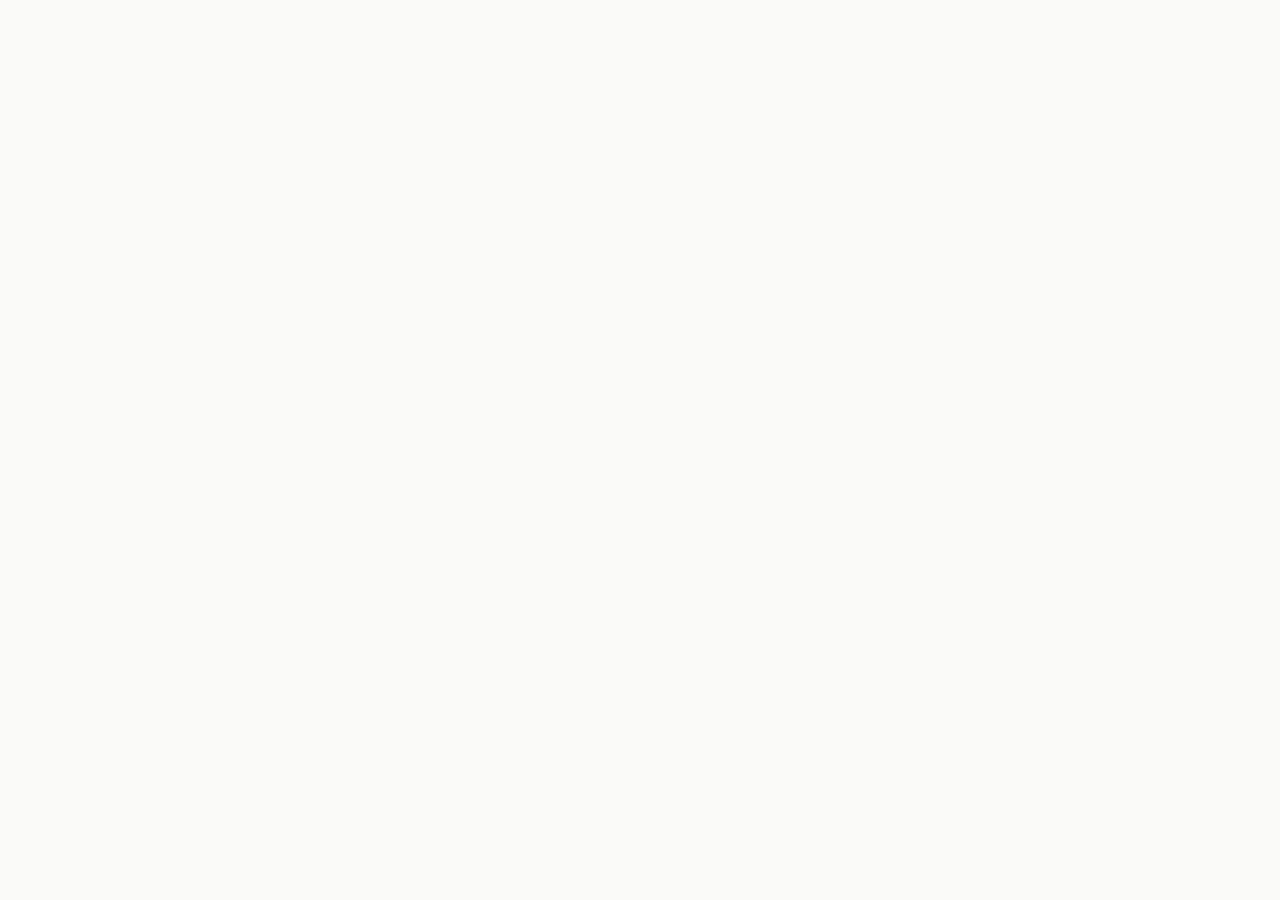
==== commit 5a7d8942: "Improve agentic readiness: 404s, noscript content, markdown negotiation, llms.txt, trust pages 1. Ag" ====
--- a/index.html
+++ b/index.html
@@ -169,7 +169,7 @@
         "name": "Which location should I pick?",
         "acceptedAnswer": {
           "@type": "Answer",
-          "text": "All Hot Desk, Fix Desk and 10h Flex plans work across both Ruzafa and Puerta del Mar. Most members rotate. Ruzafa skews creative and quieter; Puerta del Mar is bigger, brighter, and busier with meetings."
+          "text": "Each location has its own plans and personality. Ruzafa skews creative and quieter; Puerta del Mar is bigger, brighter, and busier with meetings. Visit both and see which one fits you best."
         }
       },
       {
@@ -439,7 +439,7 @@
 
   const FAQS = [
     { q: "Can I try the space before signing up?", a: "Of course. Book a Day Pass and come work for a day, or drop us a line and we'll give you a tour. No pressure, no pitch — bring your laptop, take a desk, see if it feels right." },
-    { q: "Which location should I pick?", a: "All Hot Desk, Fix Desk and 10h Flex plans work across both Ruzafa and Puerta del Mar. Most members rotate. Ruzafa skews creative and quieter; Puerta del Mar is bigger, brighter, and busier with meetings." },
+    { q: "Which location should I pick?", a: "Each location has its own plans and personality. Ruzafa skews creative and quieter; Puerta del Mar is bigger, brighter, and busier with meetings. Visit both and see which one fits you best." },
     { q: "Do you have private offices?", a: "We do — small private offices for 2–6 people at Puerta del Mar. Drop us an email; we keep a short waitlist and they don't sit on the website." },
     { q: "What's included in the meeting room hours?", a: "Hours are pooled and roll into the next month if unused (up to 1.5× your monthly credit). Booking is in 30-minute blocks. Extras are €8 / hour for small rooms, €18 / hour for boardrooms." },
     { q: "Can I get a registered business address?", a: "Yes. Our Virtual Office plan gives you a Valencia address, mail forwarding, package handling and four day-passes per year. Companies registered with us can also receive notarial documents at the front desk." },
@@ -639,7 +639,9 @@
             <li><a href="/office">Office as a Service</a></li>
             <li><a href="/virtual-office">Virtual Office</a></li>
             <li><a href="/contact">Contact</a></li>
+            <li><a href="/about">About</a></li>
             <li><a href="/terms">Terms & Conditions</a></li>
+            <li><a href="/privacy">Privacy Policy</a></li>
             <li><a href="/cancel">Cancel Subscription</a></li>
           </ul>
         </div>
@@ -895,7 +897,7 @@
           <div class="section-head">
             ${eyebrow("Pricing")}
             <h2 class="section-title">Plans at ${s.short}.<br/><em>Cancel any month.</em></h2>
-            <p class="lede">All prices + IVA. Memberships work across both locations. No setup fees.</p>
+            <p class="lede">All prices + IVA. Flexible plans that adapt to you. No setup fees.</p>
           </div>
           <div class="plans-grid">${SPACE_PLANS.map(p => {
             const url = p.urls?.[slug];
@@ -1506,6 +1508,155 @@
   }
 
   /* ============================================================
+     ABOUT
+     ============================================================ */
+  function renderAbout() {
+    return `<main>
+      <section class="section hero-detail">
+        <div class="container detail-hero">
+          <div class="detail-hero-text">
+            <div>
+              ${eyebrow("Our story")}
+              <h1 style="margin-top:16px">About <em>Cowork Up.</em></h1>
+              <p class="lede" style="margin-top:24px">A social and international coworking community in the heart of València, Spain. Two locations, flexible plans, and a vibrant community of founders, freelancers, and remote workers from around the world.</p>
+            </div>
+          </div>
+          <div class="detail-hero-img"><img src="${IMG.cwk1}" alt="Cowork Up community" loading="eager" /></div>
+        </div>
+      </section>
+
+      <section class="section">
+        <div class="container">
+          <div class="two-col">
+            <div>
+              ${eyebrow("Since 2020")}
+              <h2 style="margin-top:20px">Built for people who want <em>more than a desk.</em></h2>
+            </div>
+            <div>
+              <p>Cowork Up was founded in 2020 with a simple idea: great work happens in great communities. We set out to create spaces in central València where ambitious people from all over the world could come together — not just to work, but to connect, collaborate, and build something meaningful.</p>
+              <p>Today we operate two locations — Ruzafa and Puerta del Mar — serving a community of designers, developers, founders, freelancers, and remote teams from over 30 countries. Whether you need a hot desk for a day or a dedicated space for your team, we make it easy to get to work.</p>
+            </div>
+          </div>
+        </div>
+      </section>
+
+      <section class="section">
+        <div class="container">
+          <div class="section-head">
+            ${eyebrow("What we offer")}
+            <h2 class="section-title">Everything you need, <em>nothing you don't.</em></h2>
+          </div>
+          <div class="amenities-grid">
+            ${[
+              { n: "01", t: "Coworking", d: "Hot desks and fix desks with 1 Gbps Wi-Fi, specialty coffee, and flexible access across two central locations." },
+              { n: "02", t: "Meeting rooms", d: "7 rooms across both locations, bookable by the hour. Whiteboard, screen, Wi-Fi, and coffee included." },
+              { n: "03", t: "Virtual office", d: "A registered business address in València for company formation, tax filings, and mail handling." },
+              { n: "04", t: "Office as a Service", d: "Turnkey private offices — we find, design, equip, and manage your workspace so you focus on your business." },
+              { n: "05", t: "Community events", d: "Beer Day, Pizza Friday, Happy Hour, startup networking, and more. Every week, all year." },
+              { n: "06", t: "International network", d: "Members from over 30 countries. A place to meet founders, designers, and operators from around the world." },
+            ].map(p => \`<div class="amenity-card">
+              <span class="amenity-num">— \${p.n}</span>
+              <h3 class="amenity-title">\${p.t}</h3>
+              <p class="amenity-desc">\${p.d}</p>
+            </div>\`).join('')}
+          </div>
+        </div>
+      </section>
+
+      <section class="section">
+        <div class="container">
+          <div class="two-col">
+            <div>
+              ${eyebrow("Our locations")}
+              <h2 style="margin-top:20px">Two spaces, <em>one community.</em></h2>
+            </div>
+            <div>
+              <p><strong>Ruzafa</strong> — 500 m² in València's creative district. Pet-friendly, specialty coffee, and a quieter vibe. C/ Carlos Cervera 14, 46006 València.</p>
+              <p><strong>Puerta del Mar</strong> — 700 m² in a restored 1898 building near the old port. Five meeting rooms, an event hall, and a bigger, brighter space. C/ Cronista Carreres 10, 46003 València.</p>
+            </div>
+          </div>
+        </div>
+      </section>
+
+      <section class="section">
+        <div class="container" style="text-align:center">
+          <h2>Come say hi.</h2>
+          <p class="lede" style="margin-top:16px">Book a free tour and see which space fits you best.</p>
+          <a href="/contact" class="btn btn--primary btn--xl" style="margin-top:24px">Book a tour <span class="btn-arrow">→</span></a>
+        </div>
+      </section>
+    </main>`;
+  }
+
+  /* ============================================================
+     PRIVACY
+     ============================================================ */
+  function renderPrivacy() {
+    return `<main>
+      <section class="section hero-detail">
+        <div class="container" style="max-width:800px">
+          <div>
+            ${eyebrow("Legal")}
+            <h1 style="margin-top:16px">Privacy Policy</h1>
+            <p class="lede" style="margin-top:16px">How Cowork Up collects, uses, and protects your personal data.</p>
+          </div>
+        </div>
+      </section>
+
+      <section class="section">
+        <div class="container legal-content" style="max-width:800px">
+          <h2>Data Controller</h2>
+          <p>Cowork Up · C/ Carlos Cervera 14, 46006 València, Spain · info@co-workup.com</p>
+
+          <h2>Data We Collect</h2>
+          <ul>
+            <li><strong>Contact forms:</strong> Name, email, phone number, company name, and message content when you submit a contact or booking form.</li>
+            <li><strong>Subscriptions:</strong> Name, email, phone, and payment information processed through Stripe. We do not store credit card details — all payment data is handled directly by Stripe.</li>
+            <li><strong>Virtual Office:</strong> Company name, fiscal identification number, and correspondence address for mail handling services.</li>
+            <li><strong>Analytics:</strong> Anonymous usage data via Google Analytics (GA4), including pages visited, session duration, and device type. No personally identifiable information is collected through analytics.</li>
+            <li><strong>Cookies:</strong> Functional cookies required for site operation and analytics cookies from Google Analytics.</li>
+          </ul>
+
+          <h2>How We Use Your Data</h2>
+          <ul>
+            <li>To respond to enquiries and schedule tours of our spaces</li>
+            <li>To process membership subscriptions and payments</li>
+            <li>To provide virtual office and mail handling services</li>
+            <li>To send service-related communications about your membership</li>
+            <li>To improve our website and services through anonymous analytics</li>
+          </ul>
+
+          <h2>Your Rights Under GDPR</h2>
+          <p>Under the General Data Protection Regulation (EU 2016/679), you have the right to:</p>
+          <ul>
+            <li>Access the personal data we hold about you</li>
+            <li>Rectify any inaccurate or incomplete data</li>
+            <li>Request erasure of your personal data</li>
+            <li>Restrict or object to the processing of your data</li>
+            <li>Receive your data in a portable format</li>
+            <li>Withdraw your consent at any time</li>
+          </ul>
+          <p>To exercise any of these rights, contact us at <a href="mailto:info@co-workup.com">info@co-workup.com</a>.</p>
+
+          <h2>Data Retention</h2>
+          <p>We retain personal data only as long as necessary for the purposes described above, or as required by Spanish and European law. Contact form submissions are retained for 12 months. Membership data is retained for the duration of the contract plus the legally required accounting period.</p>
+
+          <h2>Third-Party Services</h2>
+          <ul>
+            <li><strong>Stripe</strong> — Payment processing. <a href="https://stripe.com/privacy" target="_blank" rel="noopener">Stripe Privacy Policy</a></li>
+            <li><strong>HubSpot</strong> — Contact form management. <a href="https://legal.hubspot.com/privacy-policy" target="_blank" rel="noopener">HubSpot Privacy Policy</a></li>
+            <li><strong>Google Analytics</strong> — Anonymous site analytics. <a href="https://policies.google.com/privacy" target="_blank" rel="noopener">Google Privacy Policy</a></li>
+          </ul>
+
+          <h2>Contact</h2>
+          <p>For any privacy-related questions or requests, email <a href="mailto:info@co-workup.com">info@co-workup.com</a>.</p>
+          <p style="margin-top:32px;color:var(--c-muted);font-size:14px">Last updated: August 2026</p>
+        </div>
+      </section>
+    </main>`;
+  }
+
+  /* ============================================================
      ROUTER
      ============================================================ */
   function getRoute() {
@@ -1522,6 +1673,8 @@
     if (route === "/contact") return "contact";
     if (route === "/terms") return "terms";
     if (route === "/cancel") return "cancel";
+    if (route === "/about") return "about";
+    if (route === "/privacy") return "privacy";
     return "home";
   }
 
@@ -1535,6 +1688,8 @@
     if (route === "/contact") return renderContact();
     if (route === "/terms") return renderTerms();
     if (route === "/cancel") return renderCancel();
+    if (route === "/about") return renderAbout();
+    if (route === "/privacy") return renderPrivacy();
     return renderHome();
   }
 
@@ -1574,6 +1729,14 @@
     cancel: {
       title: "Cancel Subscription — Cowork Up València",
       description: "Cancel your Cowork Up membership. Complete the cancellation form to process your subscription termination.",
+    },
+    about: {
+      title: "About Cowork Up — Coworking in València since 2020",
+      description: "Cowork Up is a social and international coworking community in València, Spain. Two locations, flexible plans, and a vibrant community of founders and remote workers from around the world.",
+    },
+    privacy: {
+      title: "Privacy Policy — Cowork Up València",
+      description: "How Cowork Up collects, uses, and protects your personal data. GDPR-compliant privacy policy for our coworking spaces in València.",
     },
   };
 
@@ -1850,54 +2013,101 @@
           data-hyper-widget="79046f9f-7bdd-4da4-8030-164f297a60ec"></script>
 
   <noscript>
-    <div style="max-width:800px;margin:0 auto;padding:40px 20px;font-family:system-ui,sans-serif">
-      <h1>Cowork Up — Coworking en València</h1>
-      <p>Dos espacios de coworking en el centro de València: <strong>Ruzafa</strong> y <strong>Puerta del Mar</strong>. Hot desks, fix desks, salas de reuniones, oficina virtual y Office as a Service para empresas. Desde 20 €/día.</p>
+    <div style="max-width:800px;margin:0 auto;padding:40px 20px;font-family:system-ui,sans-serif;line-height:1.6">
+      <h1>Cowork Up — Social and International Coworking in València, Spain</h1>
+      <p>Cowork Up is a coworking community in the heart of València, Spain, with two locations in the city centre. We offer flexible coworking plans — from day passes to dedicated desks — meeting rooms, virtual office services, and turnkey private offices for teams. Our members are founders, freelancers, designers, developers, and remote workers from over 30 countries. Whether you need a desk for a day or a home for your company, we make it easy to get to work in València.</p>
 
       <h2>Cowork Up Ruzafa</h2>
-      <p>C/ Carlos Cervera 14, 46006 València · Tel: <a href="tel:+34627653141">+34 627 65 31 41</a></p>
-      <p>500 m² · 2 salas de reuniones · 5 cabinas telefónicas · Cocina equipada · Café de especialidad · Pet-friendly</p>
-      <p>Horario: Lunes a Viernes 08:00–20:30</p>
+      <p><strong>Address:</strong> C/ Carlos Cervera 14, 46006 València, Spain · <strong>Phone:</strong> <a href="tel:+34627653141">+34 627 65 31 41</a></p>
+      <p>A 500 m² coworking space in Ruzafa, València's creative neighbourhood. Two meeting rooms (Sala Discovery, Sala Thinking), five phone booths, a fully equipped kitchen with specialty coffee, secure bike storage, and a pet-friendly policy. The space is surrounded by galleries, vinyl shops, and vermouth bars — ideal for designers, indie developers, small studios, and freelancers who want a creative, quieter environment.</p>
+      <p><strong>Hours:</strong> Monday–Friday 08:00–20:30 · <strong>Nearest metro:</strong> Xàtiva (lines 3, 5, 7, 9)</p>
 
       <h2>Cowork Up Puerta del Mar</h2>
-      <p>C/ Cronista Carreres 10, 46003 València · Tel: <a href="tel:+34670758698">+34 670 75 86 98</a></p>
-      <p>700 m² · 5 salas de reuniones · 6 cabinas telefónicas · Salón de eventos · Cocina equipada</p>
-      <p>Horario: Lunes a Viernes 07:30–20:00</p>
-
-      <h2>Planes y Precios</h2>
+      <p><strong>Address:</strong> C/ Cronista Carreres 10, 46003 València, Spain · <strong>Phone:</strong> <a href="tel:+34670758698">+34 670 75 86 98</a></p>
+      <p>A 700 m² coworking space in a beautifully restored 1898 building, two blocks from the old port. Five meeting rooms (Sala Altea, Sala Denia, Sala Calpe, and more), six phone booths, an event hall, a fully equipped kitchen, and secure bike storage. Original tile floors, period balcony doors, and fast fibre internet behind classical plaster mouldings. Our larger location for teams, meetings, and events.</p>
+      <p><strong>Hours:</strong> Monday–Friday 07:30–20:00 · <strong>Nearest metro:</strong> Colón (lines 3, 5, 7, 9)</p>
+
+      <h2>Plans and Pricing</h2>
+      <p>All prices + IVA (21%). Plans are per-location. No setup fees, cancel any month.</p>
+      <table border="1" cellpadding="8" cellspacing="0" style="border-collapse:collapse;width:100%">
+        <thead><tr><th>Plan</th><th>Price</th><th>Details</th></tr></thead>
+        <tbody>
+          <tr><td>Half-Day Pass</td><td>€15/day</td><td>Morning (08:30–14:00) or afternoon (15:00–20:30)</td></tr>
+          <tr><td>Day Pass</td><td>€22/day</td><td>Full-day unlimited access, any open desk</td></tr>
+          <tr><td>Weekly Pass</td><td>€80–85/week</td><td>5 days of unlimited access</td></tr>
+          <tr><td>10h Flex</td><td>€75/month</td><td>10 hours/week, afternoons only (15:00–20:30)</td></tr>
+          <tr><td>Unlimited Afternoons</td><td>€100/month</td><td>Unlimited access from 14:00, 1 h/week meeting room</td></tr>
+          <tr><td>20h Flex</td><td>€130/month</td><td>20 hours/week, hot desk, 1 h/week meeting room</td></tr>
+          <tr><td>Hot Desk</td><td>€175/month</td><td>Unlimited access, any open desk, 2 h/week meeting room</td></tr>
+          <tr><td>Fix Desk</td><td>€205/month</td><td>Unlimited access, dedicated desk, 3 h/week meeting room</td></tr>
+          <tr><td>Meeting Room</td><td>From €20/hour</td><td>2–10 people, whiteboard, screen, Wi-Fi, coffee</td></tr>
+          <tr><td>Virtual Office</td><td>€60/3 months</td><td>Fiscal address, mail handling, document scanning</td></tr>
+        </tbody>
+      </table>
+
+      <h2>What's Included</h2>
       <ul>
-        <li><strong>Day Pass:</strong> 20 €/día — Mesa libre, Wi-Fi, café y té</li>
-        <li><strong>Weekly Pass:</strong> 80 €/semana — Mesa libre 5 días, 1h sala de reuniones</li>
-        <li><strong>10h Flex:</strong> 59 €/mes — 10 horas/semana, hot desk</li>
-        <li><strong>20h Flex:</strong> 99 €/mes — 20 horas/semana, hot desk</li>
-        <li><strong>Hot Desk:</strong> 169 €/mes — Acceso ilimitado 24/7, cualquier mesa</li>
-        <li><strong>Fix Desk:</strong> 239 €/mes — Mesa dedicada con tu nombre, taquilla personal</li>
-        <li><strong>Meeting Room:</strong> 8 €/hora — De 2 a 10 personas, pizarra y pantalla</li>
-        <li><strong>Virtual Office:</strong> 39 €/mes — Dirección fiscal, gestión de correo y paquetes</li>
+        <li>1 Gbps symmetrical fibre Wi-Fi</li>
+        <li>Free specialty coffee, tea, and fresh fruit</li>
+        <li>Printing, scanning, and office supplies</li>
+        <li>Phone booths for private calls</li>
+        <li>Fully equipped kitchen with fridge, microwave, and dishwasher</li>
+        <li>Secure indoor bike storage</li>
+        <li>Weekly community events: Beer Day, Pizza Friday, Happy Hour, startup networking</li>
+        <li>International community with members from over 30 countries</li>
       </ul>
 
+      <h2>Meeting Rooms</h2>
+      <p>7 meeting rooms across both locations, bookable by the hour via WhatsApp. All rooms include whiteboard, screen, Wi-Fi, and complimentary coffee and water.</p>
+      <p><strong>Ruzafa:</strong> Sala Discovery (4 people, €20/h), Sala Thinking (6 people, €20/h). Book via WhatsApp: +34 627 65 31 41</p>
+      <p><strong>Puerta del Mar:</strong> Sala Altea (6 people, €20/h), Sala Denia (8 people, €20/h), Sala Calpe (10 people, €25/h). Book via WhatsApp: +34 670 75 86 98</p>
+
+      <h2>Virtual Office</h2>
+      <p>A professional business address in central València — ideal for company registration, tax filings, and client-facing correspondence. €60 every 3 months + IVA. Includes fiscal address, mail handling with real-time notifications, document scanning, weekly digest, and exclusive discounts on coworking plans. Available at both Ruzafa and Puerta del Mar.</p>
+
       <h2>Office as a Service</h2>
-      <p>Oficina privada llave en mano en València. Buscamos, diseñamos, equipamos y gestionamos tu espacio. Sin inversión inicial, sin contrato de alquiler a largo plazo. Propuesta en 48 horas.</p>
-
-      <h2>Preguntas Frecuentes</h2>
+      <p>A turnkey private office in València. We find, design, equip, and manage your workspace — furniture, IT, connectivity, cleaning, reception, and mail handling. No upfront investment, no long-term lease. Proposal within 48 hours. Ideal for companies with 5–30 employees or international teams opening a Spanish office.</p>
+
+      <h2>About Cowork Up</h2>
+      <p>Founded in 2020, Cowork Up was built for people who want more than a desk. Our spaces bring together founders, freelancers, designers, developers, and remote workers from around the world. We believe great work happens in great communities. Every week we host events — Beer Day, Pizza Friday, Happy Hour, startup networking, and more — and our members come from over 30 countries.</p>
+
+      <h2>Frequently Asked Questions</h2>
       <dl>
-        <dt>¿Puedo probar el espacio antes de registrarme?</dt>
-        <dd>Sí. Reserva un Day Pass y ven a trabajar un día, o escríbenos y te damos una visita guiada.</dd>
-        <dt>¿Qué ubicación debo elegir?</dt>
-        <dd>Los planes Hot Desk, Fix Desk y 10h Flex funcionan en ambas ubicaciones. Ruzafa es más creativo y tranquilo; Puerta del Mar es más grande y luminoso.</dd>
-        <dt>¿Tienen oficinas privadas?</dt>
-        <dd>Sí — oficinas privadas para 2–6 personas en Puerta del Mar. Escríbenos por email.</dd>
-        <dt>¿Puedo obtener una dirección fiscal?</dt>
-        <dd>Sí. El plan Virtual Office incluye dirección en València, gestión de correo y paquetes, y 4 pases de día al año.</dd>
-        <dt>¿Tienen eventos?</dt>
-        <dd>Cada semana: Beer Day, Pizza Friday, Happy Hour, networking de startups y más. Comunidad internacional.</dd>
-        <dt>¿Puedo llevar a mi perro?</dt>
-        <dd>Sí en Ruzafa, no en Puerta del Mar.</dd>
+        <dt>Can I try the space before signing up?</dt>
+        <dd>Of course. Book a Day Pass and come work for a day, or drop us a line and we'll give you a free tour. No pressure, no pitch — bring your laptop, take a desk, see if it feels right.</dd>
+        <dt>Which location should I pick?</dt>
+        <dd>Each location has its own plans and personality. Ruzafa skews creative and quieter; Puerta del Mar is bigger, brighter, and busier with meetings. Visit both and see which one fits you best.</dd>
+        <dt>Do you have private offices?</dt>
+        <dd>Yes — small private offices for 2–6 people at Puerta del Mar. Drop us an email; we keep a short waitlist.</dd>
+        <dt>Can I get a registered business address?</dt>
+        <dd>Yes. Our Virtual Office plan gives you a València address, mail forwarding, document scanning, and package handling. Perfect for company registration and tax filings in Spain.</dd>
+        <dt>Do you host events?</dt>
+        <dd>Every week: Beer Day, Pizza Friday, Happy Hour, startup networking, and more. Our community is international — you'll meet founders, designers, and operators from all over.</dd>
+        <dt>Can I bring my dog?</dt>
+        <dd>Yes at Ruzafa, no at Puerta del Mar.</dd>
+        <dt>What about parking and bikes?</dt>
+        <dd>Both locations have secure indoor bike racks. Parking is street-only — we're in the centre of València. Most members arrive by bike, scooter, metro, or on foot.</dd>
       </dl>
 
-      <h2>Contacto</h2>
-      <p>Email: <a href="mailto:info@co-workup.com">info@co-workup.com</a></p>
-      <p>Ruzafa: <a href="tel:+34627653141">+34 627 65 31 41</a> · Puerta del Mar: <a href="tel:+34670758698">+34 670 75 86 98</a></p>
+      <h2>Contact</h2>
+      <p><strong>Email:</strong> <a href="mailto:info@co-workup.com">info@co-workup.com</a></p>
+      <p><strong>Ruzafa:</strong> <a href="tel:+34627653141">+34 627 65 31 41</a> · C/ Carlos Cervera 14, 46006 València</p>
+      <p><strong>Puerta del Mar:</strong> <a href="tel:+34670758698">+34 670 75 86 98</a> · C/ Cronista Carreres 10, 46003 València</p>
+      <p><strong>Instagram:</strong> <a href="https://www.instagram.com/cowork.up/">@cowork.up</a> · <strong>LinkedIn:</strong> <a href="https://www.linkedin.com/company/co-work-up/">Cowork Up</a></p>
+
+      <h2>Navigation</h2>
+      <ul>
+        <li><a href="/">Home</a></li>
+        <li><a href="/spaces/ruzafa">Cowork Up Ruzafa</a></li>
+        <li><a href="/spaces/puerta-del-mar">Cowork Up Puerta del Mar</a></li>
+        <li><a href="/meeting-rooms">Meeting Rooms</a></li>
+        <li><a href="/office">Office as a Service</a></li>
+        <li><a href="/virtual-office">Virtual Office</a></li>
+        <li><a href="/about">About</a></li>
+        <li><a href="/contact">Contact</a></li>
+        <li><a href="/privacy">Privacy Policy</a></li>
+        <li><a href="/terms">Terms & Conditions</a></li>
+      </ul>
     </div>
   </noscript>
 </body>
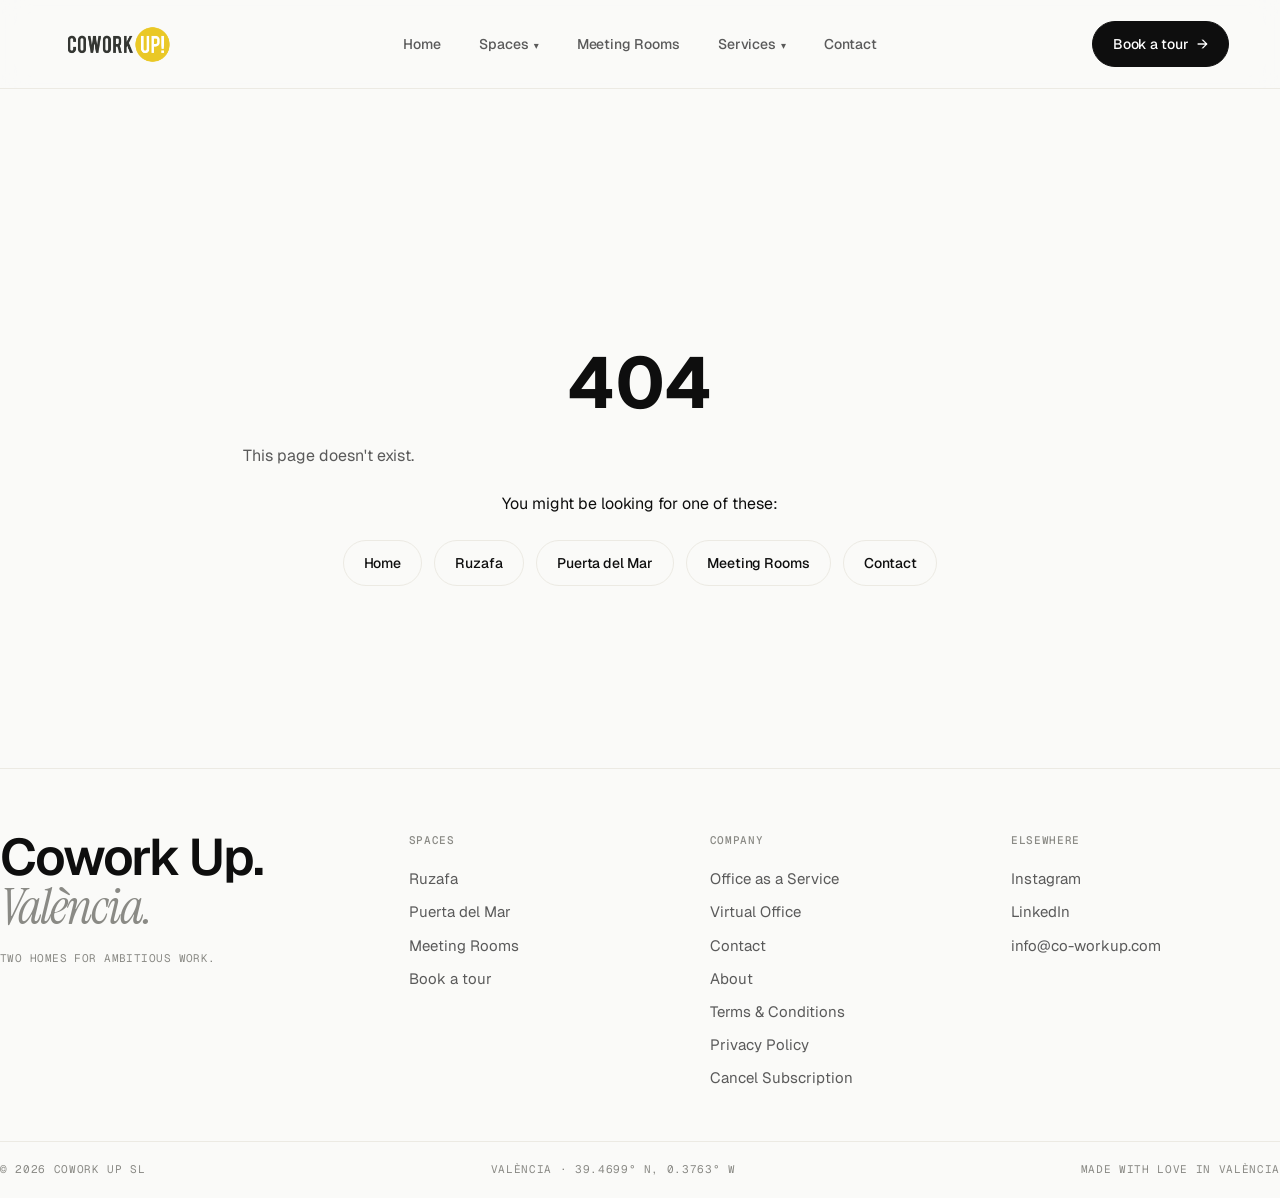
==== commit f0cd8d5d: "Fix: escaped backticks in renderAbout() breaking all JS execution Co-Authored-By: Claude Opus 4.6 <n" ====
--- a/index.html
+++ b/index.html
@@ -1554,11 +1554,11 @@
               { n: "04", t: "Office as a Service", d: "Turnkey private offices — we find, design, equip, and manage your workspace so you focus on your business." },
               { n: "05", t: "Community events", d: "Beer Day, Pizza Friday, Happy Hour, startup networking, and more. Every week, all year." },
               { n: "06", t: "International network", d: "Members from over 30 countries. A place to meet founders, designers, and operators from around the world." },
-            ].map(p => \`<div class="amenity-card">
-              <span class="amenity-num">— \${p.n}</span>
-              <h3 class="amenity-title">\${p.t}</h3>
-              <p class="amenity-desc">\${p.d}</p>
-            </div>\`).join('')}
+            ].map(p => `<div class="amenity-card">
+              <span class="amenity-num">— ${p.n}</span>
+              <h3 class="amenity-title">${p.t}</h3>
+              <p class="amenity-desc">${p.d}</p>
+            </div>`).join('')}
           </div>
         </div>
       </section>
@@ -1675,7 +1675,7 @@
     if (route === "/cancel") return "cancel";
     if (route === "/about") return "about";
     if (route === "/privacy") return "privacy";
-    return "home";
+    return "notfound";
   }
 
   function renderPage(route) {
@@ -1690,7 +1690,26 @@
     if (route === "/cancel") return renderCancel();
     if (route === "/about") return renderAbout();
     if (route === "/privacy") return renderPrivacy();
-    return renderHome();
+    return render404();
+  }
+
+  function render404() {
+    return `<main>
+      <section class="section hero-detail">
+        <div class="container" style="text-align:center;padding:80px 20px">
+          <h1 style="font-size:72px;margin-bottom:8px">404</h1>
+          <p class="lede">This page doesn't exist.</p>
+          <p style="margin-top:24px">You might be looking for one of these:</p>
+          <div style="display:flex;flex-wrap:wrap;gap:12px;justify-content:center;margin-top:24px">
+            <a href="/" class="btn btn--ghost">Home</a>
+            <a href="/spaces/ruzafa" class="btn btn--ghost">Ruzafa</a>
+            <a href="/spaces/puerta-del-mar" class="btn btn--ghost">Puerta del Mar</a>
+            <a href="/meeting-rooms" class="btn btn--ghost">Meeting Rooms</a>
+            <a href="/contact" class="btn btn--ghost">Contact</a>
+          </div>
+        </div>
+      </section>
+    </main>`;
   }
 
   const PAGE_META = {
